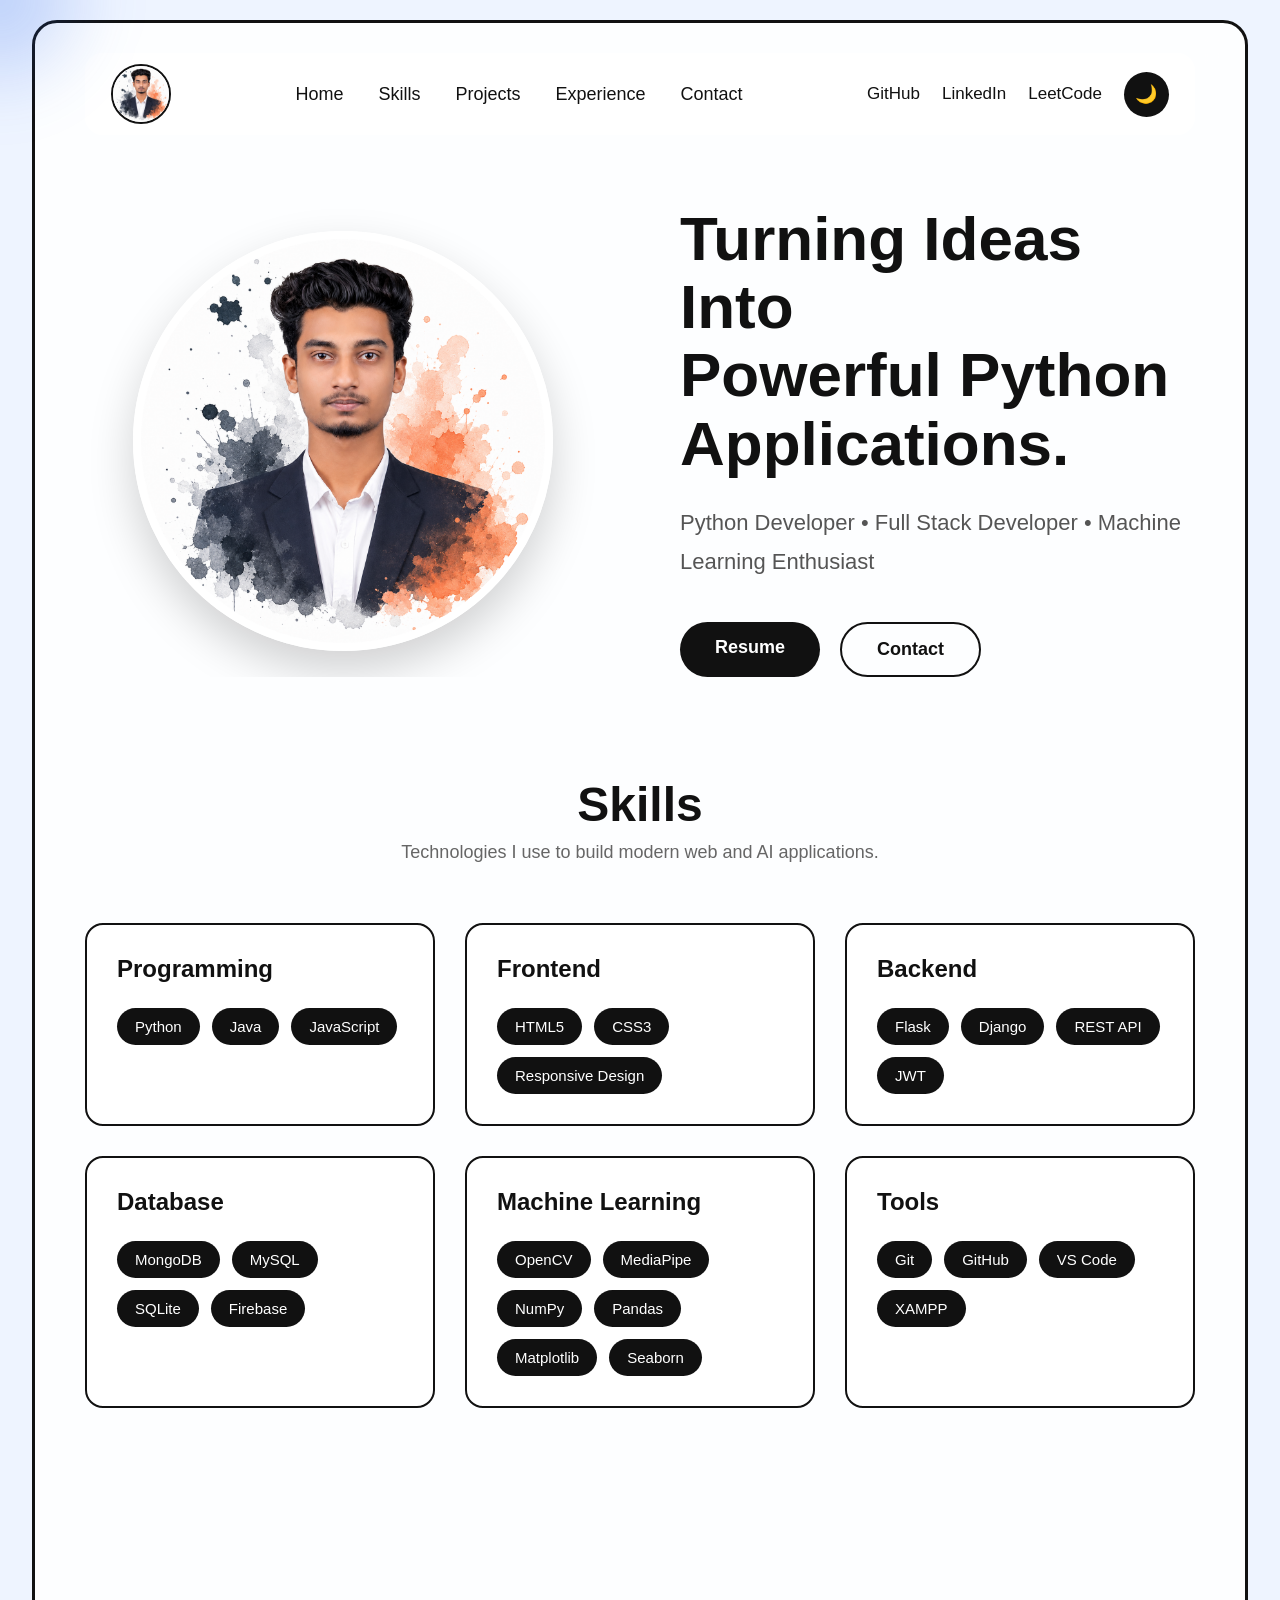
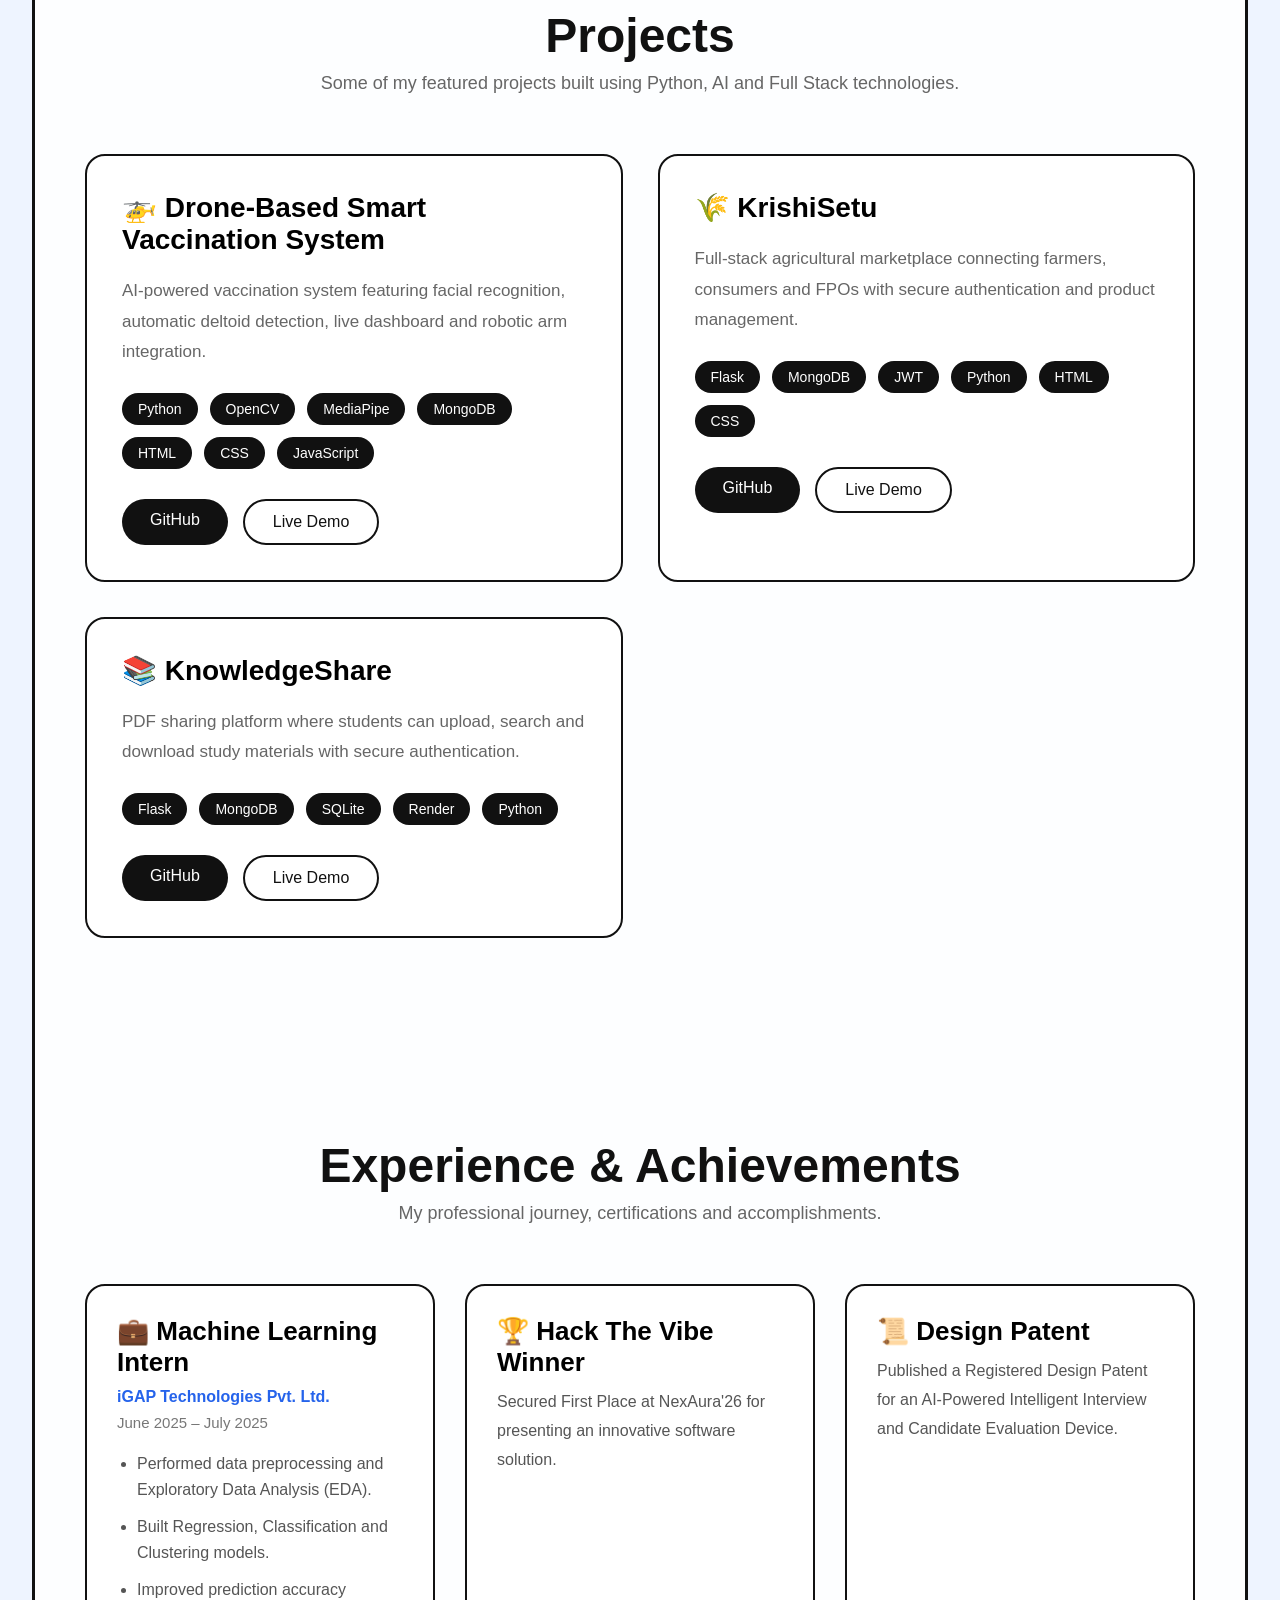
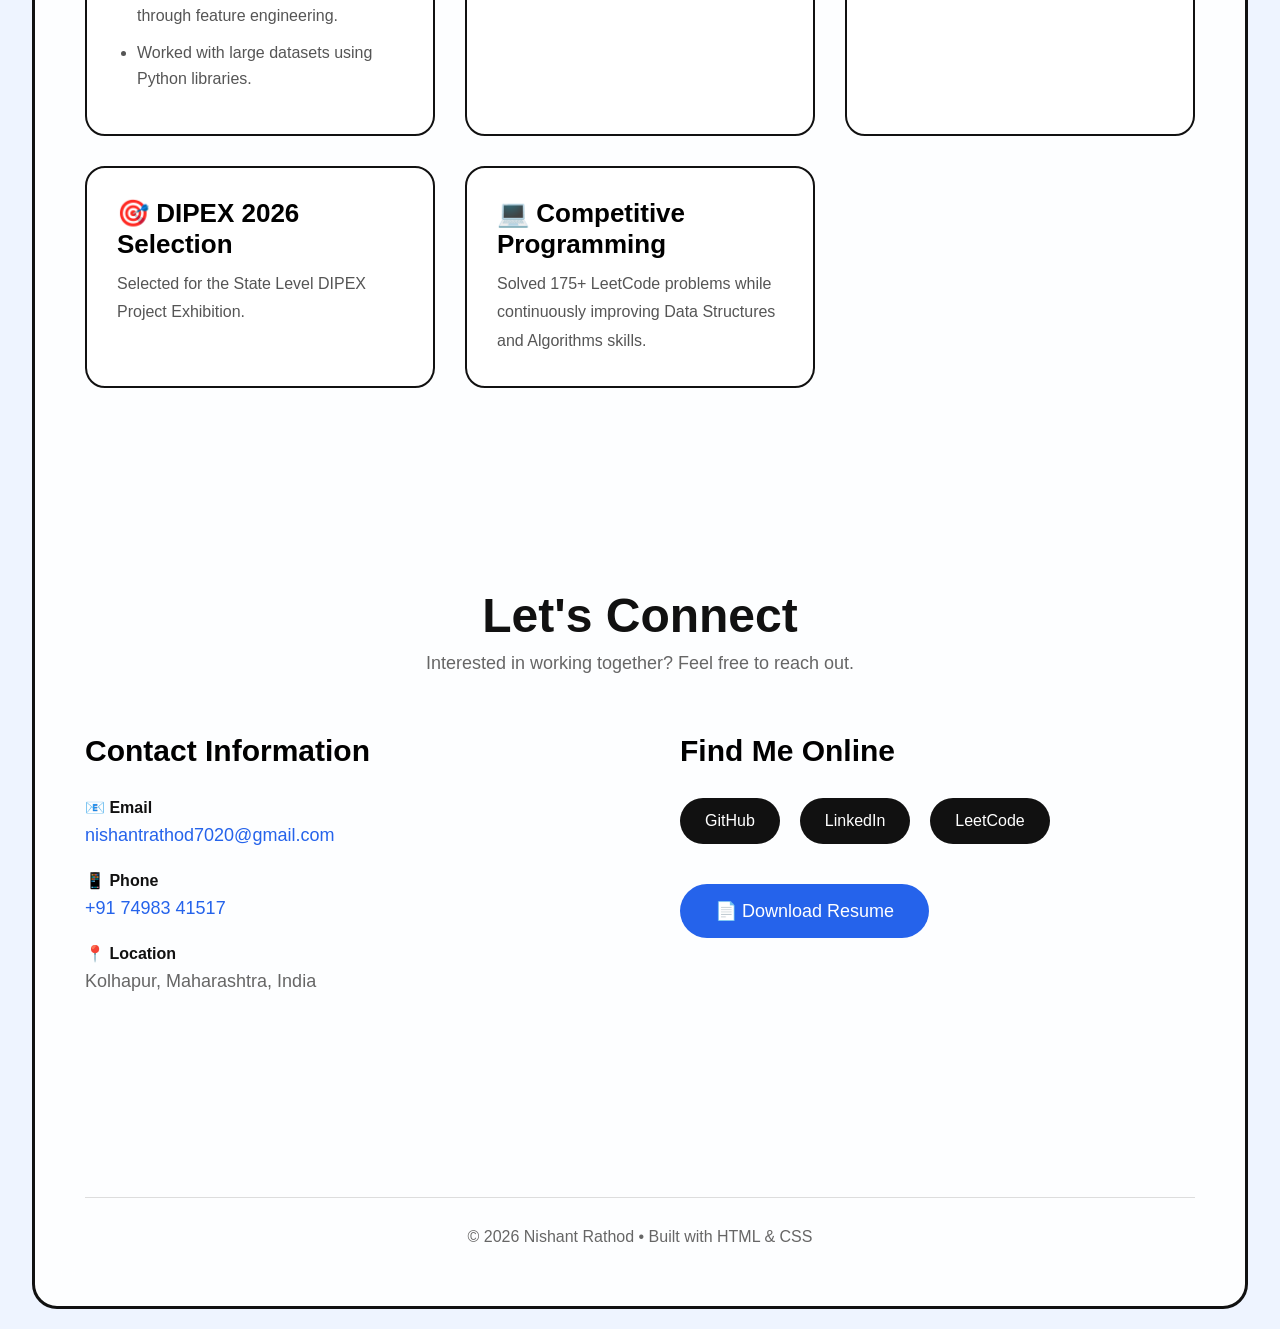
==== index.html @ 831fb2ce "refactor: reorganize project structure" ====
<!DOCTYPE html>
<html lang="en">

<head>
    <meta charset="UTF-8">
    <meta name="viewport" content="width=device-width, initial-scale=1.0">
    <title>Nishant Rathod | Portfolio</title>
    <link rel="stylesheet" href="style.css">
</head>

<body>

    
    <div class="cursor-glow"></div>
    <div class="container">

    <!-- ================= NAVBAR ================= -->

<nav>

    <!-- Logo -->

    <div class="logo">
        <a href="#home">
            <img src="/assets/Nishant Rathod Photo.png" alt="Nishant Rathod">
        </a>
    </div>

    <!-- Navigation Links -->

    <ul class="nav-links">

        <li>
            <a href="#home">Home</a>
        </li>

        <li>
            <a href="#skills">Skills</a>
        </li>

        <li>
            <a href="#projects">Projects</a>
        </li>

        <li>
            <a href="#experience">Experience</a>
        </li>

        <li>
            <a href="#contact">Contact</a>
        </li>

    </ul>

    <!-- Social Links -->

    <div class="social">

        <a href="https://github.com/NishantRathod"
           target="_blank">
            GitHub
        </a>

        <a href="https://www.linkedin.com/in/nishant-rathod-79789328b/"
           target="_blank">
            LinkedIn
        </a>

        <a href="https://leetcode.com/u/Nishantrathod14/"
           target="_blank">
            LeetCode
        </a>

        <button id="theme-toggle">
            🌙
        </button>

    </div>

</nav>

        <!-- ================= HERO SECTION ================= -->

        <section id="home" class="hero">
          
            
            <!-- Left Side -->

            <div class="left">

                <div class="avatar">
                    <!-- Replace with your image -->
                    <img src="/assets/Nishant Rathod Photo.png" alt="Nishant Rathod">
                </div>

            </div>

            <!-- Right Side -->

            <div class="right">

                <h1>
                    Turning Ideas Into
                    <br>
                    Powerful Python Applications.
                </h1>

                <p>
                    Python Developer • Full Stack Developer • Machine Learning Enthusiast
                </p>

                <div class="buttons">

                    <a href="/assets/Nishant_Rathod_CSE_Python_Developer_Resume.pdf"
                        target="_blank"
                        class="btn">

                        Resume

                    </a>

                    <a href="#contact" class="btn outline">

                        Contact

                    </a>

                </div>

            </div>

        </section>

        <!-- ================= SKILLS SECTION ================= -->

<section id="skills">

    <div class="section-title">
        <h2>Skills</h2>
        <p>Technologies I use to build modern web and AI applications.</p>
    </div>

    <div class="skills-container">

        <div class="skill-card">
            <h3>Programming</h3>

            <div class="skill-tags">
                <span>Python</span>
                <span>Java</span>
                <span>JavaScript</span>
            </div>

        </div>

        <div class="skill-card">
            <h3>Frontend</h3>

            <div class="skill-tags">
                <span>HTML5</span>
                <span>CSS3</span>
                <span>Responsive Design</span>
            </div>

        </div>

        <div class="skill-card">
            <h3>Backend</h3>

            <div class="skill-tags">
                <span>Flask</span>
                <span>Django</span>
                <span>REST API</span>
                <span>JWT</span>
            </div>

        </div>

        <div class="skill-card">
            <h3>Database</h3>

            <div class="skill-tags">
                <span>MongoDB</span>
                <span>MySQL</span>
                <span>SQLite</span>
                <span>Firebase</span>
            </div>

        </div>

        <div class="skill-card">
            <h3>Machine Learning</h3>

            <div class="skill-tags">
                <span>OpenCV</span>
                <span>MediaPipe</span>
                <span>NumPy</span>
                <span>Pandas</span>
                <span>Matplotlib</span>
                <span>Seaborn</span>
            </div>

        </div>

        <div class="skill-card">
            <h3>Tools</h3>

            <div class="skill-tags">
                <span>Git</span>
                <span>GitHub</span>
                <span>VS Code</span>
                <span>XAMPP</span>
            </div>

        </div>

    </div>

</section>

<!-- ================= PROJECTS ================= -->

<section id="projects">

    <div class="section-title">
        <h2>Projects</h2>
        <p>Some of my featured projects built using Python, AI and Full Stack technologies.</p>
    </div>

    <div class="projects-container">

        <!-- Project 1 -->

        <div class="project-card">

            <h3>🚁 Drone-Based Smart Vaccination System</h3>

            <p>
                AI-powered vaccination system featuring facial recognition,
                automatic deltoid detection, live dashboard and robotic arm integration.
            </p>

            <div class="project-tech">
                <span>Python</span>
                <span>OpenCV</span>
                <span>MediaPipe</span>
                <span>MongoDB</span>
                <span>HTML</span>
                <span>CSS</span>
                <span>JavaScript</span>
            </div>

            <div class="project-buttons">

                <a href="https://github.com/NishantRathod/Smart-Drone-vaccination-system" class="project-btn">
                    GitHub
                </a>

                <a href="https://nishantrathodcse-smart-drone-vaccination.onrender.com/" class="project-btn outline-btn">
                    Live Demo
                </a>

            </div>

        </div>

        <!-- Project 2 -->

        <div class="project-card">

            <h3>🌾 KrishiSetu</h3>

            <p>
                Full-stack agricultural marketplace connecting farmers,
                consumers and FPOs with secure authentication and product management.
            </p>

            <div class="project-tech">
                <span>Flask</span>
                <span>MongoDB</span>
                <span>JWT</span>
                <span>Python</span>
                <span>HTML</span>
                <span>CSS</span>
            </div>

            <div class="project-buttons">

                <a href="https://github.com/NishantRathod/KrishiSetu" class="project-btn">
                    GitHub
                </a>

                <a href="https://nishantrathod-krishisetu-webapp.netlify.app/" class="project-btn outline-btn">
                    Live Demo
                </a>

            </div>

        </div>

        <!-- Project 3 -->

        <div class="project-card">

            <h3>📚 KnowledgeShare</h3>

            <p>
                PDF sharing platform where students can upload,
                search and download study materials with secure authentication.
            </p>

            <div class="project-tech">
                <span>Flask</span>
                <span>MongoDB</span>
                <span>SQLite</span>
                <span>Render</span>
                <span>Python</span>
            </div>

            <div class="project-buttons">

                <a href="https://github.com/NishantRathod/KnowledgeShare---PDF-Sharing-Platform" class="project-btn">
                    GitHub
                </a>

                <a href="https://nishantrathodcse-knowledgeshare-pdf-sbuh.onrender.com/" class="project-btn outline-btn">
                   Live Demo
                </a>

            </div>

        </div>

    </div>

</section>

<!-- ================= EXPERIENCE & ACHIEVEMENTS ================= -->

<section id="experience">

    <div class="section-title">
        <h2>Experience & Achievements</h2>
        <p>My professional journey, certifications and accomplishments.</p>
    </div>

    <div class="experience-container">

        <!-- Experience -->

        <div class="experience-card">

            <h3>💼 Machine Learning Intern</h3>

            <h4>iGAP Technologies Pvt. Ltd.</h4>

            <span>June 2025 – July 2025</span>

            <ul>

                <li>Performed data preprocessing and Exploratory Data Analysis (EDA).</li>

                <li>Built Regression, Classification and Clustering models.</li>

                <li>Improved prediction accuracy through feature engineering.</li>

                <li>Worked with large datasets using Python libraries.</li>

            </ul>

        </div>

        <!-- Achievement -->

        <div class="experience-card">

            <h3>🏆 Hack The Vibe Winner</h3>

            <p>

                Secured First Place at NexAura'26 for presenting an innovative
                software solution.

            </p>

        </div>

        <!-- Patent -->

        <div class="experience-card">

            <h3>📜 Design Patent</h3>

            <p>

                Published a Registered Design Patent for an
                AI-Powered Intelligent Interview and Candidate Evaluation Device.

            </p>

        </div>

        <!-- Dipex -->

        <div class="experience-card">

            <h3>🎯 DIPEX 2026 Selection</h3>

            <p>

                Selected for the State Level DIPEX Project Exhibition.

            </p>

        </div>

        <!-- Coding -->

        <div class="experience-card">

            <h3>💻 Competitive Programming</h3>

            <p>

                Solved 175+ LeetCode problems while continuously improving
                Data Structures and Algorithms skills.

            </p>

        </div>

    </div>

</section>


<!-- ================= CONTACT ================= -->

<section id="contact">

    <div class="section-title">
        <h2>Let's Connect</h2>
        <p>Interested in working together? Feel free to reach out.</p>
    </div>

    <div class="contact-container">

        <div class="contact-left">

            <h3>Contact Information</h3>

            <div class="contact-item">
                <h4>📧 Email</h4>
                <p>
                    <a href="mailto:nishantrathod7020@gmail.com">
                        nishantrathod7020@gmail.com
                    </a>
                </p>
            </div>

            <div class="contact-item">
                <h4>📱 Phone</h4>
                <p>
                    <a href="tel:+917498341517">
                        +91 74983 41517
                    </a>
                </p>
            </div>

            <div class="contact-item">
                <h4>📍 Location</h4>
                <p>Kolhapur, Maharashtra, India</p>
            </div>

        </div>

        <div class="contact-right">

            <h3>Find Me Online</h3>

            <div class="social-buttons">

                <a href="https://github.com/NishantRathod" target="_blank">
                    GitHub
                </a>

                <a href="YOUR_LINKEDIN_LINK" target="_blank">
                    LinkedIn
                </a>

                <a href="https://leetcode.com/u/Nishantrathod14/" target="_blank">
                    LeetCode
                </a>

            </div>

            <a href="Nishant_Rathod_CSE_Python_Developer_Resume.pdf"
               target="_blank"
               class="download-btn">

                📄 Download Resume

            </a>

        </div>

    </div>

</section>

<!-- ================= FOOTER ================= -->

<footer>

    <p>

        © 2026 Nishant Rathod • Built with HTML & CSS

    </p>

</footer>

    </div>
    <script src="script.js"></script>
</body>

</html>
---- style.css ----
/* ================= GLOBAL ================= */

* {
    margin: 0;
    padding: 0;
    box-sizing: border-box;
}

body{
    background:#eef4ff;
    font-family:Arial, Helvetica, sans-serif;
}

/* ================= CONTAINER ================= */

.container {
    width: 95%;
    max-width: 1500px;
    margin: 20px auto;
    padding: 30px 50px;
    border: 3px solid #111;
    border-radius: 25px;


    background:rgba(255,255,255,.88);

    backdrop-filter:blur(20px);

    -webkit-backdrop-filter:blur(20px);

}


/* ================= NAVBAR ================= */

nav{
    position: sticky;
    top: 15px;

    display: flex;
    justify-content: space-between;
    align-items: center;

    padding:10px 25px;

    margin-bottom: 70px;

    background: rgba(255,255,255,0.55);

    backdrop-filter: blur(15px);
    -webkit-backdrop-filter: blur(15px);

    border: 1px solid rgba(255,255,255,0.35);

    border-radius: 18px;

    transition: all .4s ease;

    z-index: 1000;
}

/* Navbar after scrolling */

nav.scrolled{

    background: rgba(255,255,255,.85);

    box-shadow: 0 10px 30px rgba(0,0,0,.12);
}

/* ================= LOGO ================= */

.logo{

    width:60px;
    height:60px;

    border-radius:50%;
    overflow:hidden;

    border:2px solid #111;

    cursor:pointer;

    transition:.4s ease;
}

.logo img{

    width:100%;
    height:100%;
    object-fit:cover;
}

.logo:hover{

    transform:scale(1.08) rotate(5deg);

    box-shadow:0 8px 20px rgba(0,0,0,.25);
}

/* ================= NAV LINKS ================= */

.nav-links{

    display:flex;
    align-items:center;
    gap:35px;

    list-style:none;
}

.nav-links a{

    position:relative;

    text-decoration:none;

    color:#111;

    font-size:18px;

    font-weight:500;

    transition:.3s ease;
}

.nav-links a:hover{

    color:#2563eb;
}

/* Animated underline */

.nav-links a::after{

    content:"";

    position:absolute;

    left:0;

    bottom:-6px;

    width:0;

    height:2px;

    background:#2563eb;

    transition:.3s ease;
}

.nav-links a:hover::after{

    width:100%;
}

/* ================= SOCIAL ================= */

.social{

    display:flex;
    align-items:center;
    gap:22px;
}

.social a{

    text-decoration:none;

    color:#111;

    font-size:17px;

    transition:.3s ease;
}

.social a:hover{

    color:#2563eb;
}

/* ================= THEME BUTTON ================= */

#theme-toggle{

    width:46px;
    height:46px;

    border:none;

    border-radius:50%;

    background:#111;

    color:white;

    font-size:18px;

    cursor:pointer;

    transition:.4s ease;
}

#theme-toggle:hover{

    transform:rotate(180deg) scale(1.1);
}

/* ================= DARK MODE ================= */

body.dark nav{

    background:rgba(30,41,59,.65);

    border:1px solid rgba(255,255,255,.08);
}

body.dark nav.scrolled{

    background:rgba(30,41,59,.92);

    box-shadow:0 10px 35px rgba(0,0,0,.45);
}

body.dark .nav-links a{

    color:white;
}

body.dark .social a{

    color:white;
}

body.dark .nav-links a:hover,
body.dark .social a:hover{

    color:#60a5fa;
}

body.dark .logo{

    border-color:white;
}

body.dark #theme-toggle{

    background:white;

    color:#111;
}

/* ================= MOBILE ================= */

@media(max-width:900px){

    nav{

        flex-direction:column;

        gap:20px;

        padding:20px;
    }

    .nav-links{

        flex-wrap:wrap;

        justify-content:center;
    }

    .social{

        flex-wrap:wrap;

        justify-content:center;
    }

}

/* ================= HERO ================= */

.hero{

    position:relative;

    display:flex;

    justify-content:space-between;

    align-items:center;

    gap:80px;

    overflow:hidden;

    isolation:isolate;

}



/* ================= LEFT ================= */

.left {
    flex: 1;
    display: flex;
    justify-content: center;
}

/* ================= PROFILE IMAGE ================= */

.avatar{
    width:420px;
    height:420px;

    border-radius:50%;
    overflow:hidden;

    border:8px solid white;

    box-shadow:0 20px 45px rgba(0,0,0,.18);

    animation:float 4s ease-in-out infinite;

    transition:transform .4s ease,
               box-shadow .4s ease;
}

.avatar img{
    width:100%;
    height:100%;
    object-fit:cover;
}

.avatar:hover{

    transform:scale(1.05) rotate(2deg);

    box-shadow:0 30px 60px rgba(37,99,235,.35);

}

/* ================= FLOAT ANIMATION ================= */

@keyframes float{

    0%{

        transform:translateY(0px);

    }

    50%{

        transform:translateY(-18px);

    }

    100%{

        transform:translateY(0px);

    }

}

/* ================= RIGHT ================= */

.right {
    flex: 1;
}

.right h1 {
    font-size: 62px;
    line-height: 1.1;
    color: #111;
    margin-bottom: 25px;
}

.right p {
    font-size: 22px;
    line-height: 1.8;
    color: #555;
    margin-bottom: 40px;
}

/* ================= BUTTONS ================= */

.buttons {
    display: flex;
    gap: 20px;
}

.btn {
    display: inline-block;
    padding: 15px 35px;
    border-radius: 50px;
    background: #111;
    color: white;
    text-decoration: none;
    font-size: 18px;
    font-weight: 600;
    transition: 0.3s;
}

.btn:hover {
    transform: translateY(-4px);
    background: #333;
}

.outline {
    background: transparent;
    color: #111;
    border: 2px solid #111;
}

.outline:hover {
    background: #111;
    color: white;
}

/* ================= RESPONSIVE ================= */

@media (max-width: 992px) {

    .container {
        padding: 25px;
    }

    nav {
        flex-direction: column;
        gap: 25px;
    }

    .hero {
        flex-direction: column;
        text-align: center;
        gap: 50px;
    }

    .avatar {
        width: 300px;
        height: 300px;
    }

    .right h1 {
        font-size: 42px;
    }

    .right p {
        font-size: 18px;
    }

    .buttons {
        justify-content: center;
    }
}

.logo{
    width:60px;
    height:60px;
    border-radius:50%;
    overflow:hidden;
    border:2px solid #111;
    cursor:pointer;
    transition:0.3s;
}

.logo img{
    width:100%;
    height:100%;
    object-fit:cover;
}

.logo:hover{
    transform:scale(1.08);
    box-shadow:0 5px 15px rgba(0,0,0,0.2);
}

/* ================= SKILLS ================= */

#skills{
    padding:100px 0;
}

.section-title{
    text-align:center;
    margin-bottom:60px;
}

.section-title h2{
    font-size:48px;
    color:#111;
    margin-bottom:10px;
}

.section-title p{
    font-size:18px;
    color:#666;
}

.skills-container{
    display:grid;
    grid-template-columns:repeat(auto-fit,minmax(320px,1fr));
    gap:30px;
}

.skill-card{
    background:#fff;
    border:2px solid #111;
    border-radius:18px;
    padding:30px;
    transition:.3s;
}

.skill-card:hover{
    transform:translateY(-8px);
    box-shadow:0 15px 30px rgba(0,0,0,.12);
}

.skill-card h3{
    margin-bottom:25px;
    font-size:24px;
    color:#111;
}

.skill-tags{
    display:flex;
    flex-wrap:wrap;
    gap:12px;
}

.skill-tags span{
    padding:10px 18px;
    background:#111;
    color:#fff;
    border-radius:50px;
    font-size:15px;
    transition:.3s;
}

.skill-tags span:hover{
    background:#2563eb;
    cursor:pointer;
}


/* ================= PROJECTS ================= */

#projects{
    padding:100px 0;
}

.projects-container{
    display:grid;
    grid-template-columns:repeat(auto-fit,minmax(350px,1fr));
    gap:35px;
}

.project-card{

    border:2px solid #111;
    border-radius:20px;
    padding:35px;
    background:#fff;

    transition:.3s;
}

.project-card:hover{

    transform:translateY(-10px);
    box-shadow:0 20px 40px rgba(0,0,0,.15);

}

.project-card h3{

    font-size:28px;
    margin-bottom:20px;
}

.project-card p{

    font-size:17px;
    line-height:1.8;
    color:#666;
    margin-bottom:25px;
}

.project-tech{

    display:flex;
    flex-wrap:wrap;
    gap:12px;
    margin-bottom:30px;
}

.project-tech span{

    background:#111;
    color:white;
    padding:8px 16px;
    border-radius:30px;
    font-size:14px;
}

.project-buttons{

    display:flex;
    gap:15px;
}

.project-btn{

    text-decoration:none;
    background:#111;
    color:white;

    padding:12px 28px;
    border-radius:50px;

    transition:.3s;
}

.project-btn:hover{

    background:#2563eb;
}

.outline-btn{

    background:white;
    color:#111;
    border:2px solid #111;
}

.outline-btn:hover{

    background:#111;
    color:white;
}


/* ================= EXPERIENCE ================= */

#experience{

    padding:100px 0;
}

.experience-container{

    display:grid;
    grid-template-columns:repeat(auto-fit,minmax(320px,1fr));
    gap:30px;
}

.experience-card{

    border:2px solid #111;
    border-radius:20px;

    padding:30px;

    background:white;

    transition:.3s;
}

.experience-card:hover{

    transform:translateY(-8px);

    box-shadow:0 15px 30px rgba(0,0,0,.15);
}

.experience-card h3{

    font-size:26px;

    margin-bottom:10px;
}

.experience-card h4{

    color:#2563eb;

    margin-bottom:8px;
}

.experience-card span{

    display:block;

    color:#777;

    margin-bottom:20px;

    font-size:15px;
}

.experience-card ul{

    padding-left:20px;
}

.experience-card li{

    margin-bottom:12px;

    line-height:1.6;

    color:#555;
}

.experience-card p{

    color:#555;

    line-height:1.8;
}



/* ================= CONTACT ================= */

#contact{

    padding:100px 0;
}

.contact-container{

    display:flex;
    justify-content:space-between;
    gap:80px;
    margin-top:50px;
}

.contact-left,
.contact-right{

    flex:1;
}

.contact-left h3,
.contact-right h3{

    font-size:30px;
    margin-bottom:30px;
}

.contact-item{

    margin-bottom:25px;
}

.contact-item h4{

    margin-bottom:8px;
    color:#111;
}

.contact-item p{

    color:#666;
    font-size:18px;
}

.contact-item a{

    text-decoration:none;
    color:#2563eb;
}

.social-buttons{

    display:flex;
    flex-wrap:wrap;
    gap:20px;

    margin-bottom:40px;
}

.social-buttons a{

    text-decoration:none;

    background:#111;

    color:white;

    padding:14px 25px;

    border-radius:50px;

    transition:.3s;
}

.social-buttons a:hover{

    background:#2563eb;
}

.download-btn{

    display:inline-block;

    text-decoration:none;

    background:#2563eb;

    color:white;

    padding:16px 35px;

    border-radius:50px;

    font-size:18px;

    transition:.3s;
}

.download-btn:hover{

    transform:translateY(-5px);

    background:#1746b2;
}

/* ================= FOOTER ================= */

footer{

    margin-top:80px;

    border-top:1px solid #ddd;

    padding:30px 0;

    text-align:center;

    color:#666;

    font-size:16px;
}

/* ================= RESPONSIVE ================= */

@media(max-width:900px){

.contact-container{

    flex-direction:column;

    gap:50px;

}

.social-buttons{

    justify-content:center;
}

}

/* ================= THEME TOGGLE ================= */

#theme-toggle{
    width:45px;
    height:45px;

    border:none;
    border-radius:50%;

    background:#111;
    color:white;

    font-size:18px;
    cursor:pointer;

    transition:.3s;
}

#theme-toggle:hover{
    transform:rotate(180deg);
}

/* ================= DARK MODE ================= */

body.dark{
    background:#111827;
    color:white;
}

body.dark .container{
    background:#1f2937;
    border-color:#fff;
}

body.dark h1,
body.dark h2,
body.dark h3,
body.dark h4{
    color:white;
}

body.dark p{
    color:#d1d5db;
}

body.dark .nav-links a,
body.dark .social a{
    color:white;
}

body.dark .skill-card,
body.dark .project-card,
body.dark .experience-card{

    background:#374151;
    border-color:#555;
}

body.dark .btn{

    background:white;
    color:#111;
}

body.dark .outline{

    background:transparent;
    color:white;
    border-color:white;
}

body.dark .project-tech span,
body.dark .skill-tags span{

    background:#2563eb;
}

body.dark footer{

    color:#ddd;
    border-color:#555;
}

body.dark .avatar{

    box-shadow:0 20px 50px rgba(96,165,250,.25);

}


/* ================= CURSOR GLOW ================= */

.cursor-glow{

    position:fixed;

    width:220px;
    height:220px;

    border-radius:50%;

    background:radial-gradient(circle,
                rgba(37,99,235,.28) 0%,
                rgba(37,99,235,.12) 40%,
                transparent 75%);

    filter:blur(25px);

    pointer-events:none;

    left:0;
    top:0;

    transform:translate(-50%,-50%);

    z-index:9999;

    transition:
        width .3s ease,
        height .3s ease,
        background .3s ease;
}

/* Dark Mode */

body.dark .cursor-glow{

    background:radial-gradient(circle,
                rgba(96,165,250,.35) 0%,
                rgba(96,165,250,.15) 40%,
                transparent 75%);
}
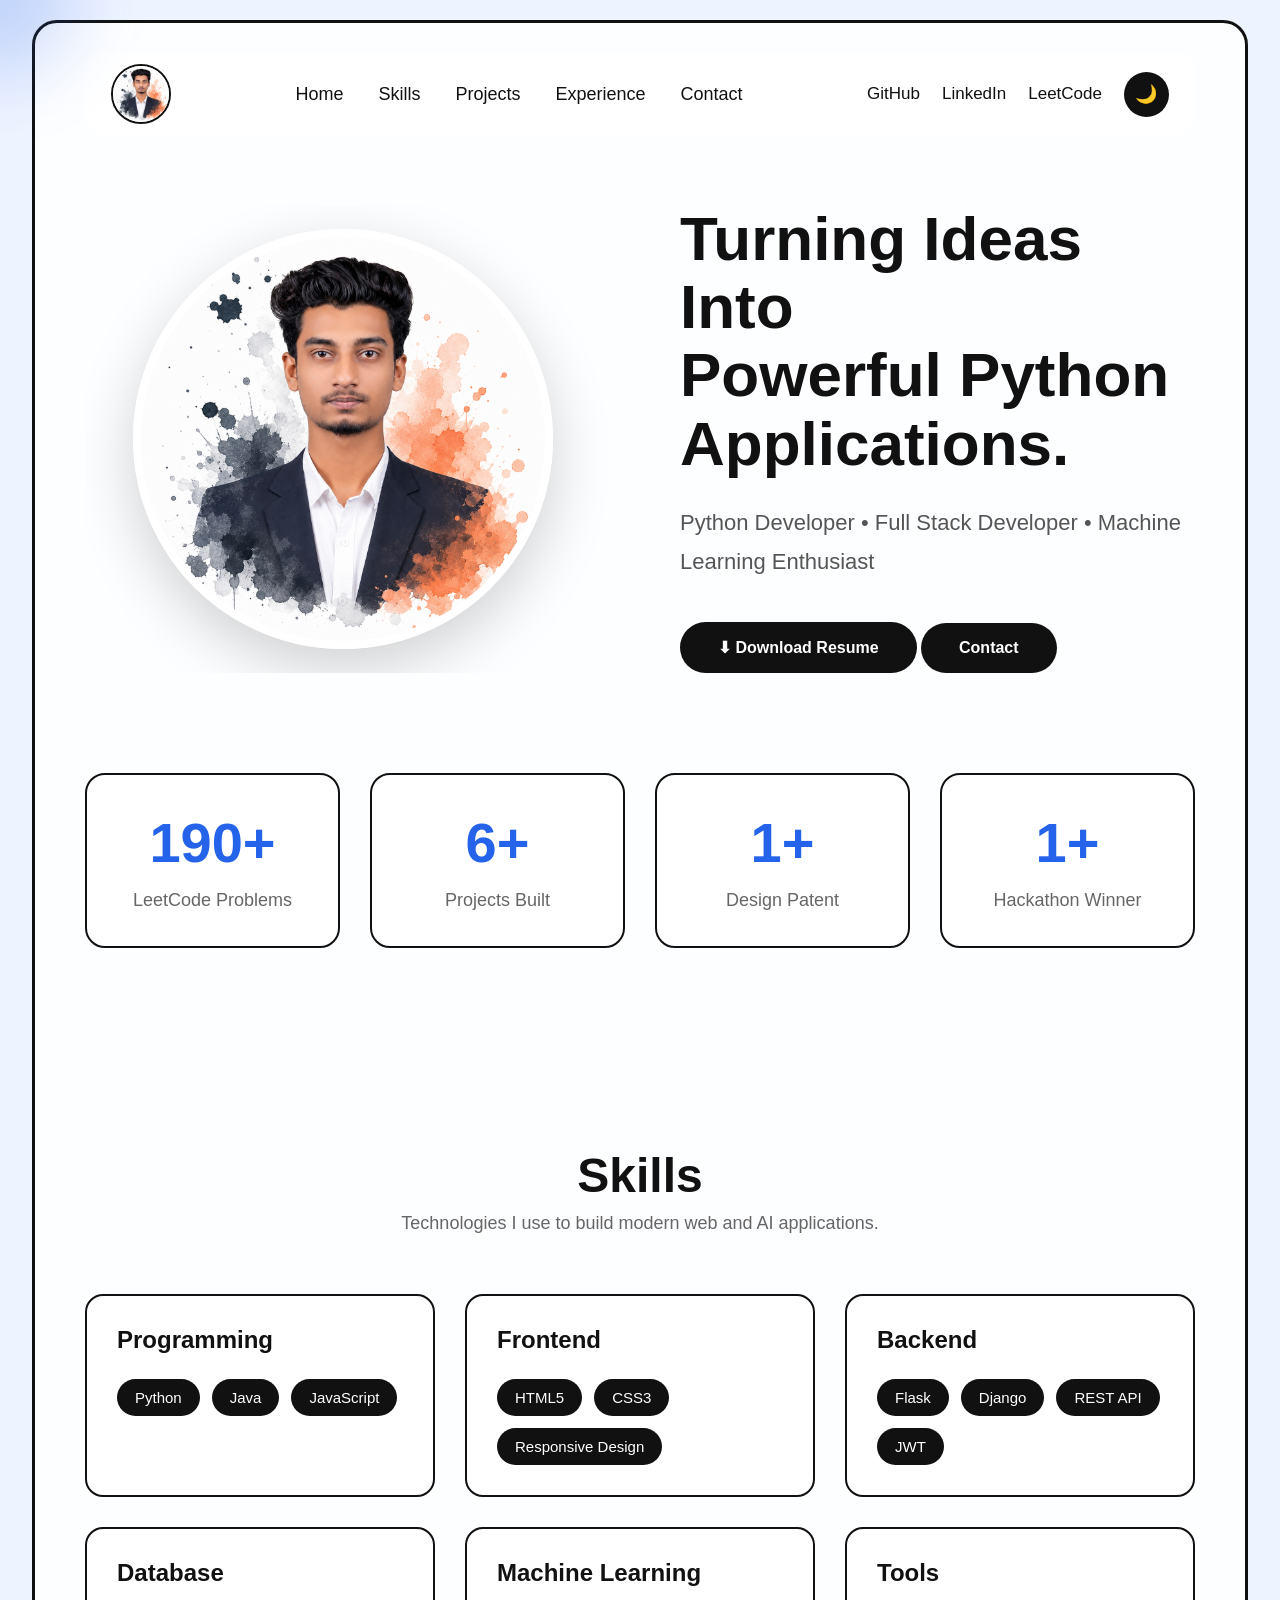
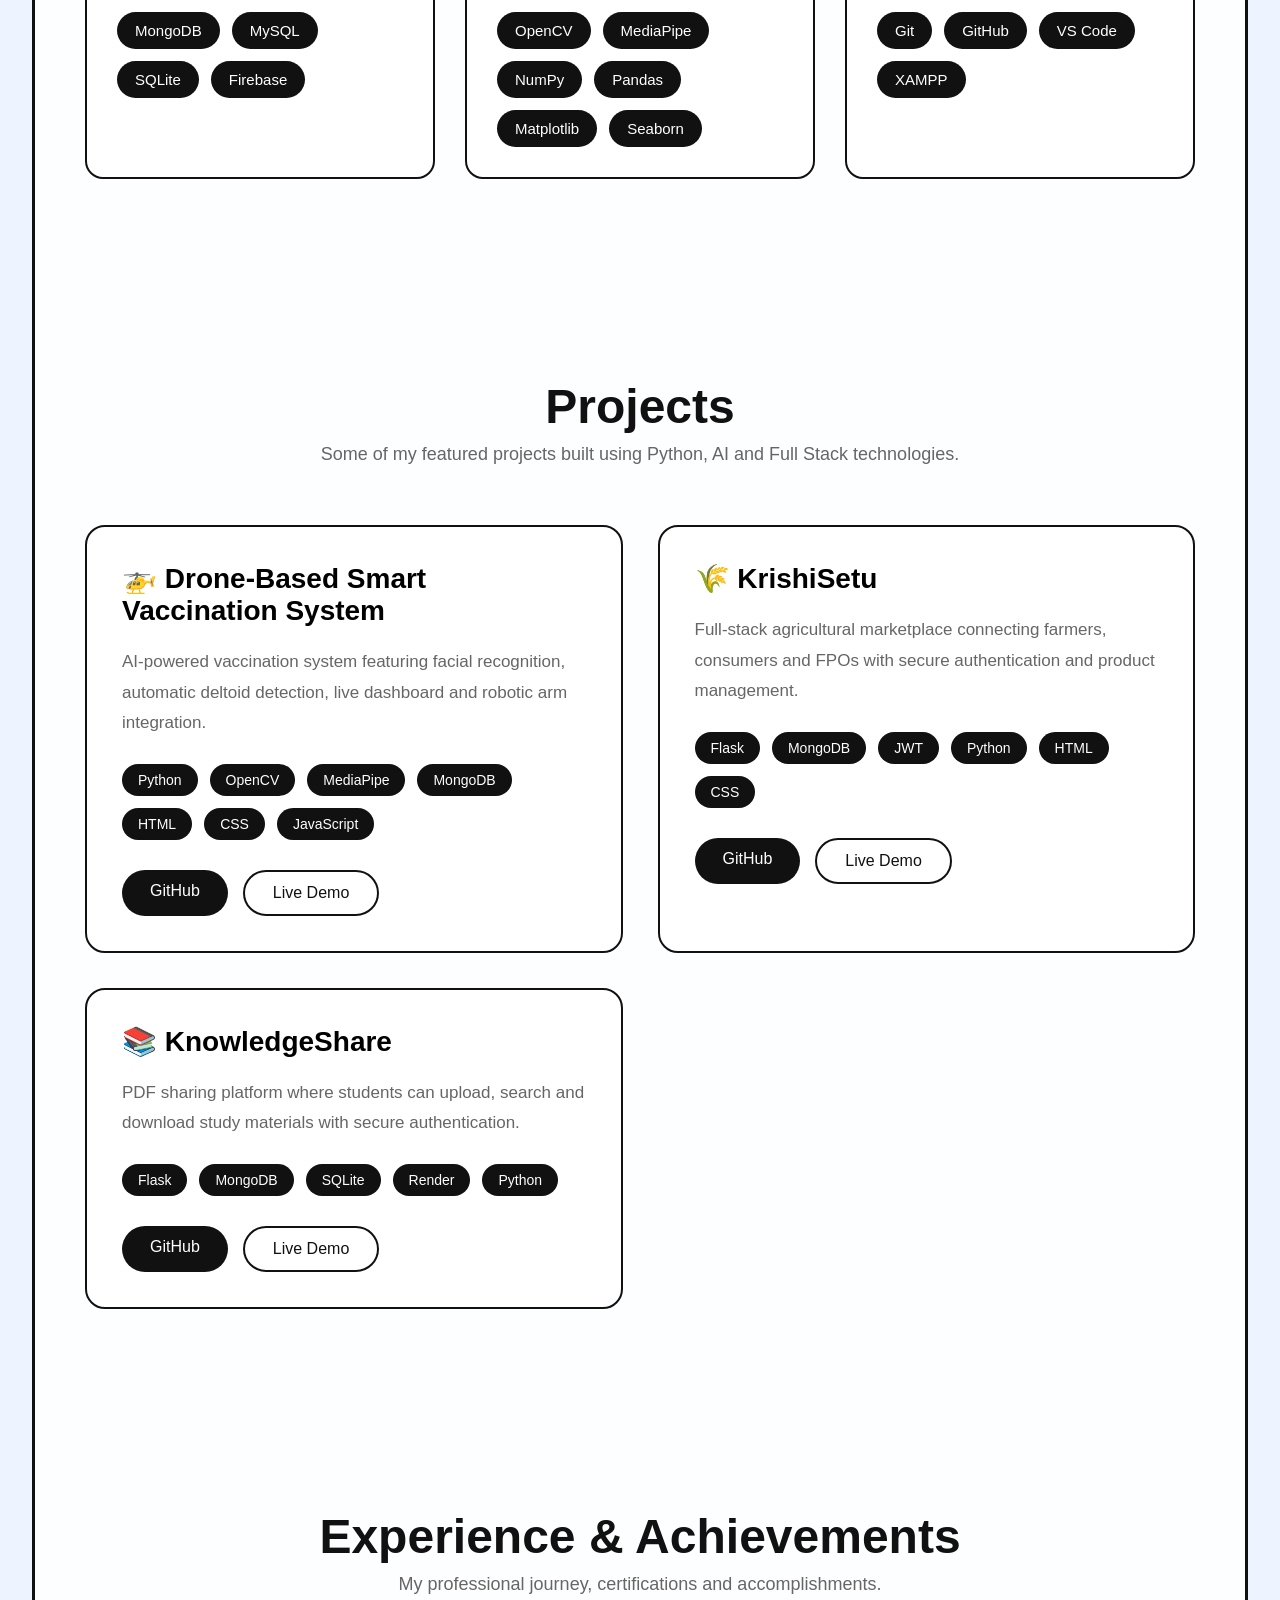
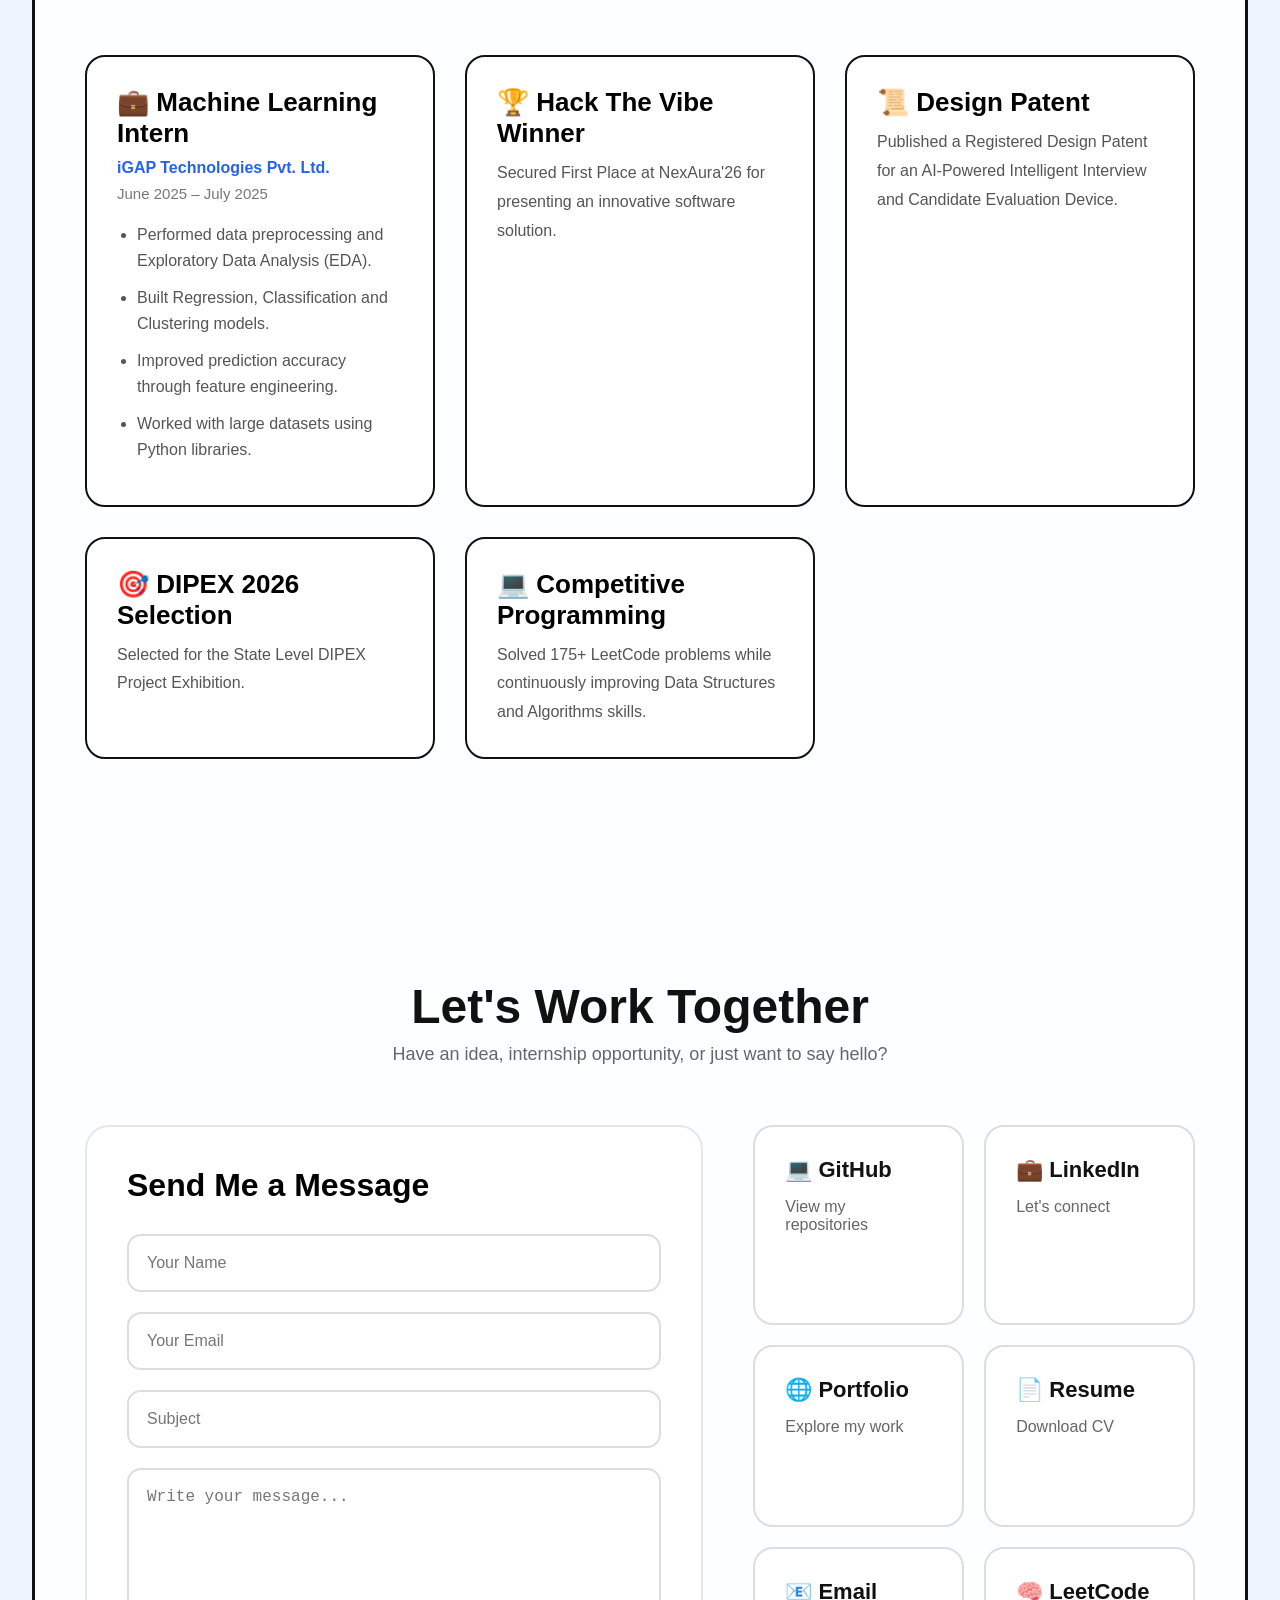
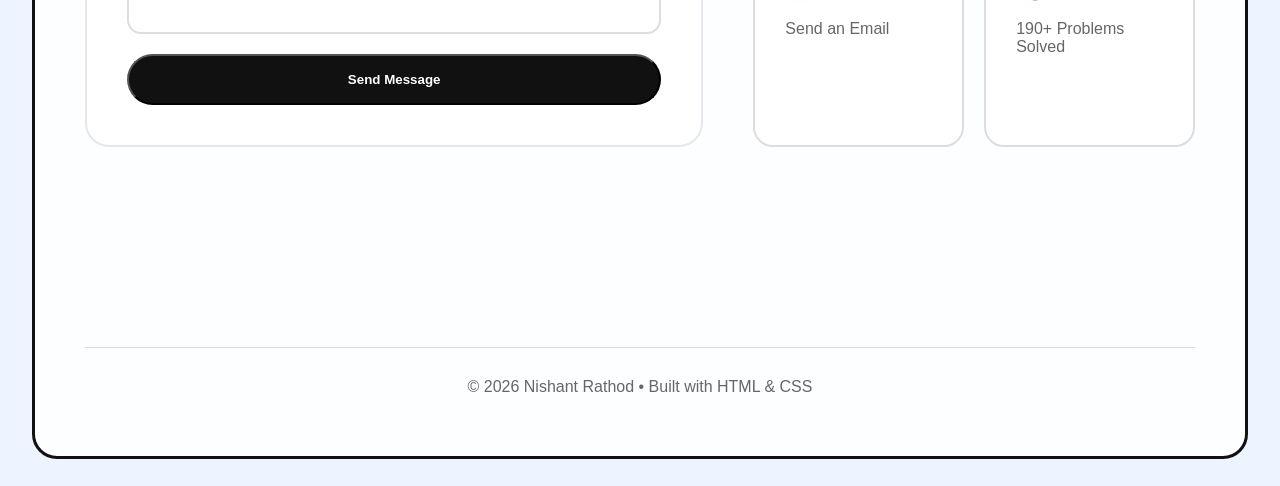
==== commit 8b41a124: "Enhance portfolio with interactive contact section" ====
--- a/index.html
+++ b/index.html
@@ -5,12 +5,16 @@
     <meta charset="UTF-8">
     <meta name="viewport" content="width=device-width, initial-scale=1.0">
     <title>Nishant Rathod | Portfolio</title>
+    <link rel="stylesheet" href="https://cdnjs.cloudflare.com/ajax/libs/font-awesome/6.7.2/css/all.min.css">
     <link rel="stylesheet" href="style.css">
+    <link rel="stylesheet" href="https://unpkg.com/aos@2.3.4/dist/aos.css"
+    
+/>
 </head>
 
 <body>
 
-    
+    <div id="progress-bar"></div>
     <div class="cursor-glow"></div>
     <div class="container">
 
@@ -111,11 +115,13 @@
 
                 <div class="buttons">
 
-                    <a href="/assets/Nishant_Rathod_CSE_Python_Developer_Resume.pdf"
-                        target="_blank"
-                        class="btn">
-
-                        Resume
+                    <a href="assets/Nishant_Rathod_CSE_Python_Developer_Resume.pdf"
+
+                    class="btn"
+
+                    target="_blank">
+
+                    ⬇ Download Resume
 
                     </a>
 
@@ -130,6 +136,48 @@
             </div>
 
         </section>
+
+<!-- ================= STATISTICS ================= -->
+
+<section id="stats">
+
+    <div class="stats-container">
+
+        <div class="stat-card">
+
+            <h2 class="counter" data-target="190">0</h2>
+
+            <p>LeetCode Problems</p>
+
+        </div>
+
+        <div class="stat-card">
+
+            <h2 class="counter" data-target="6">0</h2>
+
+            <p>Projects Built</p>
+
+        </div>
+
+        <div class="stat-card">
+
+            <h2 class="counter" data-target="1">0</h2>
+
+            <p>Design Patent</p>
+
+        </div>
+
+        <div class="stat-card">
+
+            <h2 class="counter" data-target="1">0</h2>
+
+            <p>Hackathon Winner</p>
+
+        </div>
+
+    </div>
+
+</section>
 
         <!-- ================= SKILLS SECTION ================= -->
 
@@ -439,66 +487,147 @@
 <section id="contact">
 
     <div class="section-title">
-        <h2>Let's Connect</h2>
-        <p>Interested in working together? Feel free to reach out.</p>
-    </div>
-
-    <div class="contact-container">
-
-        <div class="contact-left">
-
-            <h3>Contact Information</h3>
-
-            <div class="contact-item">
-                <h4>📧 Email</h4>
-                <p>
-                    <a href="mailto:nishantrathod7020@gmail.com">
-                        nishantrathod7020@gmail.com
-                    </a>
+
+        <h2>Let's Work Together</h2>
+
+        <p>
+            Have an idea, internship opportunity, or just want to say hello?
+        </p>
+
+    </div>
+
+    <div class="contact-wrapper">
+
+        <!-- Left Side -->
+
+        <div class="contact-form">
+
+            <h3>Send Me a Message</h3>
+
+            <form
+                name="contact"
+                method="POST"
+                data-netlify="true"
+                netlify-honeypot="bot-field">
+
+                <input
+                    type="hidden"
+                    name="form-name"
+                    value="contact">
+
+                <p hidden>
+
+                    <label>
+
+                        Don't fill this out:
+
+                        <input name="bot-field">
+
+                    </label>
+
                 </p>
-            </div>
-
-            <div class="contact-item">
-                <h4>📱 Phone</h4>
-                <p>
-                    <a href="tel:+917498341517">
-                        +91 74983 41517
-                    </a>
-                </p>
-            </div>
-
-            <div class="contact-item">
-                <h4>📍 Location</h4>
-                <p>Kolhapur, Maharashtra, India</p>
-            </div>
-
-        </div>
-
-        <div class="contact-right">
-
-            <h3>Find Me Online</h3>
-
-            <div class="social-buttons">
-
-                <a href="https://github.com/NishantRathod" target="_blank">
-                    GitHub
-                </a>
-
-                <a href="YOUR_LINKEDIN_LINK" target="_blank">
-                    LinkedIn
-                </a>
-
-                <a href="https://leetcode.com/u/Nishantrathod14/" target="_blank">
-                    LeetCode
-                </a>
-
-            </div>
-
-            <a href="Nishant_Rathod_CSE_Python_Developer_Resume.pdf"
-               target="_blank"
-               class="download-btn">
-
-                📄 Download Resume
+
+                <input
+                    type="text"
+                    name="name"
+                    placeholder="Your Name"
+                    required>
+
+                <input
+                    type="email"
+                    name="email"
+                    placeholder="Your Email"
+                    required>
+
+                <input
+                    type="text"
+                    name="subject"
+                    placeholder="Subject">
+
+                <textarea
+                    name="message"
+                    rows="7"
+                    placeholder="Write your message..."
+                    required></textarea>
+
+                <button
+                    type="submit"
+                    class="btn">
+
+                    Send Message
+
+                </button>
+
+            </form>
+
+        </div>
+
+        <!-- Right Side -->
+
+        <div class="contact-grid">
+
+            <a
+                href="https://github.com/NishantRathod"
+                target="_blank"
+                class="contact-card">
+
+                <h3>💻 GitHub</h3>
+
+                <p>View my repositories</p>
+
+            </a>
+
+            <a
+                href="https://www.linkedin.com/in/nishant-rathod-79789328b/"
+                target="_blank"
+                class="contact-card">
+
+                <h3>💼 LinkedIn</h3>
+
+                <p>Let's connect</p>
+
+            </a>
+
+            <a
+                href="https://nishant-rathod-cse-portfolio.netlify.app/"
+                target="_blank"
+                class="contact-card">
+
+                <h3>🌐 Portfolio</h3>
+
+                <p>Explore my work</p>
+
+            </a>
+
+            <a
+                href="assets/Nishant_Rathod_CSE_Python_Developer_Resume.pdf"
+                target="_blank"
+                class="contact-card">
+
+                <h3>📄 Resume</h3>
+
+                <p>Download CV</p>
+
+            </a>
+
+            <a
+                href="mailto:nishantrathod7020@gmail.com"
+                class="contact-card">
+
+                <h3>📧 Email</h3>
+
+                <p>Send an Email</p>
+
+            </a>
+
+            <a
+                href="https://leetcode.com/u/Nishantrathod14/"
+                target="_blank"
+                class="contact-card">
+
+                <h3>🧠 LeetCode</h3>
+
+                <p>190+ Problems Solved</p>
 
             </a>
 
--- a/style.css
+++ b/style.css
@@ -313,35 +313,48 @@
 
 /* ================= PROFILE IMAGE ================= */
 
+/* ================= FLOATING PROFILE ================= */
+
 .avatar{
     width:420px;
     height:420px;
-
     border-radius:50%;
     overflow:hidden;
-
-    border:8px solid white;
-
-    box-shadow:0 20px 45px rgba(0,0,0,.18);
-
-    animation:float 4s ease-in-out infinite;
-
-    transition:transform .4s ease,
-               box-shadow .4s ease;
+    position:relative;
+
+    border:8px solid rgba(255,255,255,.9);
+
+    box-shadow:
+        0 20px 60px rgba(0,0,0,.18);
+
+    animation:float 6s ease-in-out infinite;
+
+    transition:
+        transform .4s ease,
+        box-shadow .4s ease;
 }
 
 .avatar img{
+
     width:100%;
     height:100%;
+
     object-fit:cover;
+
+    transition:transform .5s ease;
 }
 
 .avatar:hover{
 
-    transform:scale(1.05) rotate(2deg);
-
-    box-shadow:0 30px 60px rgba(37,99,235,.35);
-
+    transform:scale(1.04);
+
+    box-shadow:
+        0 30px 80px rgba(37,99,235,.30);
+}
+
+.avatar:hover img{
+
+    transform:scale(1.08);
 }
 
 /* ================= FLOAT ANIMATION ================= */
@@ -351,21 +364,39 @@
     0%{
 
         transform:translateY(0px);
-
     }
 
     50%{
 
         transform:translateY(-18px);
-
     }
 
     100%{
 
         transform:translateY(0px);
-
     }
 
+}
+
+.avatar::before{
+
+    content:"";
+
+    position:absolute;
+
+    inset:-25px;
+
+    border-radius:50%;
+
+    background:
+        radial-gradient(
+            rgba(37,99,235,.18),
+            transparent 70%
+        );
+
+    z-index:-1;
+
+    filter:blur(30px);
 }
 
 /* ================= RIGHT ================= */
@@ -388,39 +419,89 @@
     margin-bottom: 40px;
 }
 
-/* ================= BUTTONS ================= */
-
-.buttons {
-    display: flex;
-    gap: 20px;
-}
-
-.btn {
-    display: inline-block;
-    padding: 15px 35px;
-    border-radius: 50px;
-    background: #111;
-    color: white;
-    text-decoration: none;
-    font-size: 18px;
-    font-weight: 600;
-    transition: 0.3s;
-}
-
-.btn:hover {
-    transform: translateY(-4px);
-    background: #333;
-}
-
-.outline {
-    background: transparent;
-    color: #111;
-    border: 2px solid #111;
-}
-
-.outline:hover {
-    background: #111;
-    color: white;
+/* ================= PREMIUM BUTTON ================= */
+
+.btn{
+
+    position:relative;
+
+    overflow:hidden;
+
+    display:inline-flex;
+
+    justify-content:center;
+
+    align-items:center;
+
+    gap:10px;
+
+    padding:16px 38px;
+
+    border-radius:50px;
+
+    background:#111;
+
+    color:white;
+
+    text-decoration:none;
+
+    font-weight:600;
+
+    transition:
+
+        transform .3s,
+
+        box-shadow .3s,
+
+        background .3s;
+}
+
+.btn:hover{
+
+    transform:translateY(-6px);
+
+    box-shadow:0 20px 35px rgba(37,99,235,.25);
+
+    background:#2563eb;
+}
+
+
+.btn::before{
+
+    content:"";
+
+    position:absolute;
+
+    left:-120%;
+
+    top:0;
+
+    width:60%;
+
+    height:100%;
+
+    background:
+
+        linear-gradient(
+
+            120deg,
+
+            transparent,
+
+            rgba(255,255,255,.45),
+
+            transparent
+
+        );
+
+    transform:skewX(-25deg);
+
+    transition:.8s;
+}
+
+.btn:hover::before{
+
+    left:150%;
 }
 
 /* ================= RESPONSIVE ================= */
@@ -481,6 +562,82 @@
     box-shadow:0 5px 15px rgba(0,0,0,0.2);
 }
 
+
+/* ================= STATS ================= */
+
+#stats{
+
+    padding:100px 0;
+}
+
+.stats-container{
+
+    display:grid;
+
+    grid-template-columns:repeat(auto-fit,minmax(220px,1fr));
+
+    gap:30px;
+}
+
+.stat-card{
+
+    background:white;
+
+    border:2px solid #111;
+
+    border-radius:20px;
+
+    padding:35px;
+
+    text-align:center;
+
+    transition:.35s;
+}
+
+.stat-card:hover{
+
+    transform:translateY(-10px);
+
+    box-shadow:0 20px 40px rgba(0,0,0,.12);
+
+    border-color:#2563eb;
+}
+
+.stat-card h2{
+
+    font-size:56px;
+
+    color:#2563eb;
+
+    margin-bottom:15px;
+}
+
+.stat-card p{
+
+    font-size:18px;
+
+    color:#666;
+
+    margin:0;
+}
+
+body.dark .stat-card{
+
+    background:#374151;
+
+    border-color:#555;
+}
+
+body.dark .stat-card p{
+
+    color:#ddd;
+}
+
+body.dark .stat-card h2{
+
+    color:#60a5fa;
+}
+
 /* ================= SKILLS ================= */
 
 #skills{
@@ -731,106 +888,198 @@
 
 #contact{
 
-    padding:100px 0;
-}
-
-.contact-container{
+    padding:120px 0;
+
+}
+
+.contact-wrapper{
+
+    display:grid;
+
+    grid-template-columns:1.4fr 1fr;
+
+    gap:50px;
+
+    margin-top:60px;
+
+}
+
+.contact-form{
+
+    background:#fff;
+
+    border:2px solid #e5e7eb;
+
+    border-radius:24px;
+
+    padding:40px;
+
+    transition:.3s;
+
+}
+
+.contact-form:hover{
+
+    box-shadow:0 20px 50px rgba(0,0,0,.08);
+
+}
+
+.contact-form h3{
+
+    font-size:32px;
+
+    margin-bottom:30px;
+
+}
+
+.contact-form form{
 
     display:flex;
-    justify-content:space-between;
-    gap:80px;
-    margin-top:50px;
-}
-
-.contact-left,
-.contact-right{
-
-    flex:1;
-}
-
-.contact-left h3,
-.contact-right h3{
-
-    font-size:30px;
-    margin-bottom:30px;
-}
-
-.contact-item{
-
-    margin-bottom:25px;
-}
-
-.contact-item h4{
-
-    margin-bottom:8px;
+
+    flex-direction:column;
+
+    gap:20px;
+
+}
+
+.contact-form input,
+
+.contact-form textarea{
+
+    padding:18px;
+
+    border:2px solid #ddd;
+
+    border-radius:14px;
+
+    font-size:16px;
+
+    outline:none;
+
+    transition:.3s;
+
+}
+
+.contact-form input:focus,
+
+.contact-form textarea:focus{
+
+    border-color:#2563eb;
+
+    box-shadow:0 0 0 5px rgba(37,99,235,.15);
+
+}
+
+.contact-form textarea{
+
+    resize:none;
+
+}
+
+.contact-grid{
+
+    display:grid;
+
+    grid-template-columns:repeat(2,1fr);
+
+    gap:20px;
+
+}
+
+.contact-card{
+
+    background:#fff;
+
+    border:2px solid #ddd;
+
+    border-radius:20px;
+
+    padding:30px;
+
+    text-decoration:none;
+
     color:#111;
-}
-
-.contact-item p{
+
+    transition:.35s;
+
+}
+
+.contact-card:hover{
+
+    transform:translateY(-8px);
+
+    border-color:#2563eb;
+
+    box-shadow:0 15px 35px rgba(37,99,235,.15);
+
+}
+
+.contact-card h3{
+
+    margin-bottom:15px;
+
+    font-size:22px;
+
+}
+
+.contact-card p{
 
     color:#666;
-    font-size:18px;
-}
-
-.contact-item a{
-
-    text-decoration:none;
-    color:#2563eb;
-}
-
-.social-buttons{
-
-    display:flex;
-    flex-wrap:wrap;
-    gap:20px;
-
-    margin-bottom:40px;
-}
-
-.social-buttons a{
-
-    text-decoration:none;
-
-    background:#111;
+
+}
+
+body.dark .contact-form,
+
+body.dark .contact-card{
+
+    background:#374151;
+
+    border-color:#555;
+
+}
+
+body.dark .contact-form input,
+
+body.dark .contact-form textarea{
+
+    background:#1f2937;
 
     color:white;
 
-    padding:14px 25px;
-
-    border-radius:50px;
-
-    transition:.3s;
-}
-
-.social-buttons a:hover{
-
-    background:#2563eb;
-}
-
-.download-btn{
-
-    display:inline-block;
-
-    text-decoration:none;
-
-    background:#2563eb;
-
-    color:white;
-
-    padding:16px 35px;
-
-    border-radius:50px;
-
-    font-size:18px;
-
-    transition:.3s;
-}
-
-.download-btn:hover{
-
-    transform:translateY(-5px);
-
-    background:#1746b2;
+    border-color:#555;
+
+}
+
+body.dark .contact-card p{
+
+    color:#ddd;
+
+}
+
+@media(max-width:1000px){
+
+.contact-wrapper{
+
+    grid-template-columns:1fr;
+
+}
+
+.contact-grid{
+
+    grid-template-columns:1fr 1fr;
+
+}
+
+}
+
+@media(max-width:650px){
+
+.contact-grid{
+
+    grid-template-columns:1fr;
+
+}
+
 }
 
 /* ================= FOOTER ================= */
@@ -1000,4 +1249,5 @@
                 rgba(96,165,250,.35) 0%,
                 rgba(96,165,250,.15) 40%,
                 transparent 75%);
-}+}
+
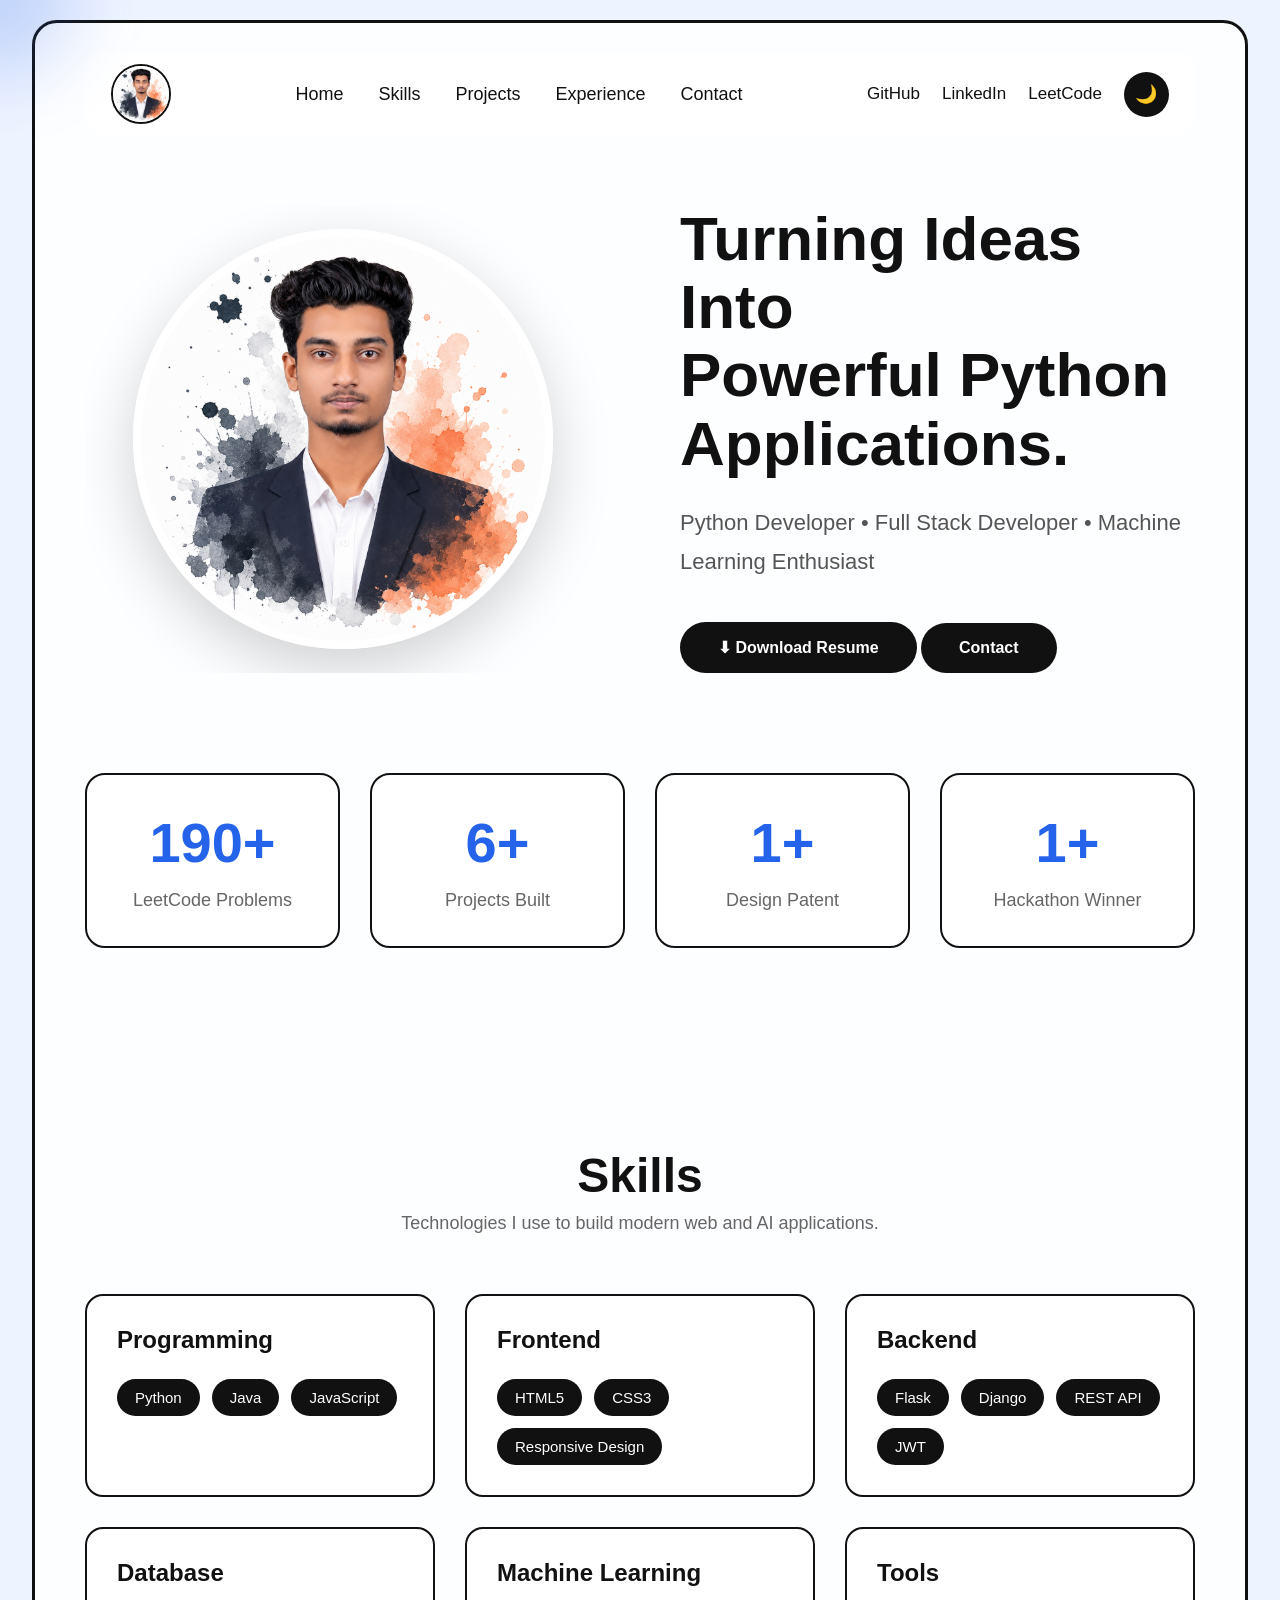
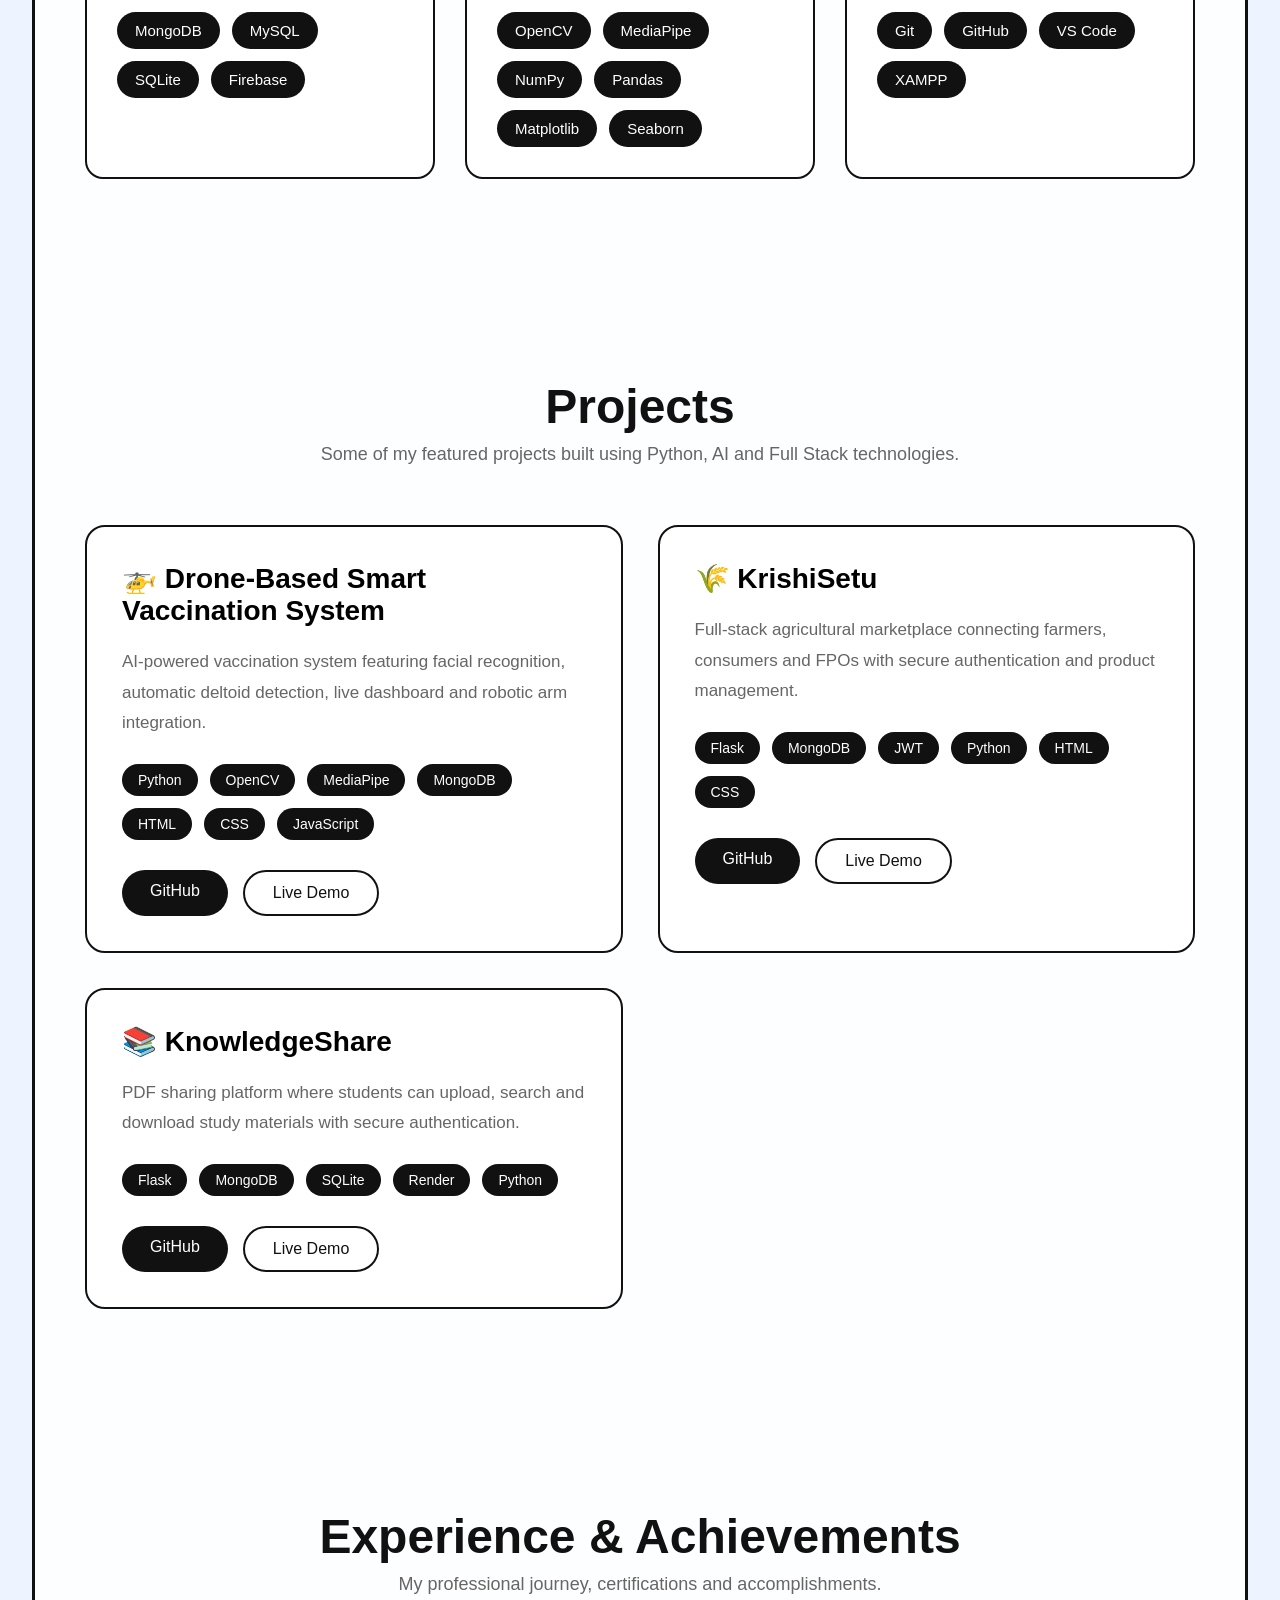
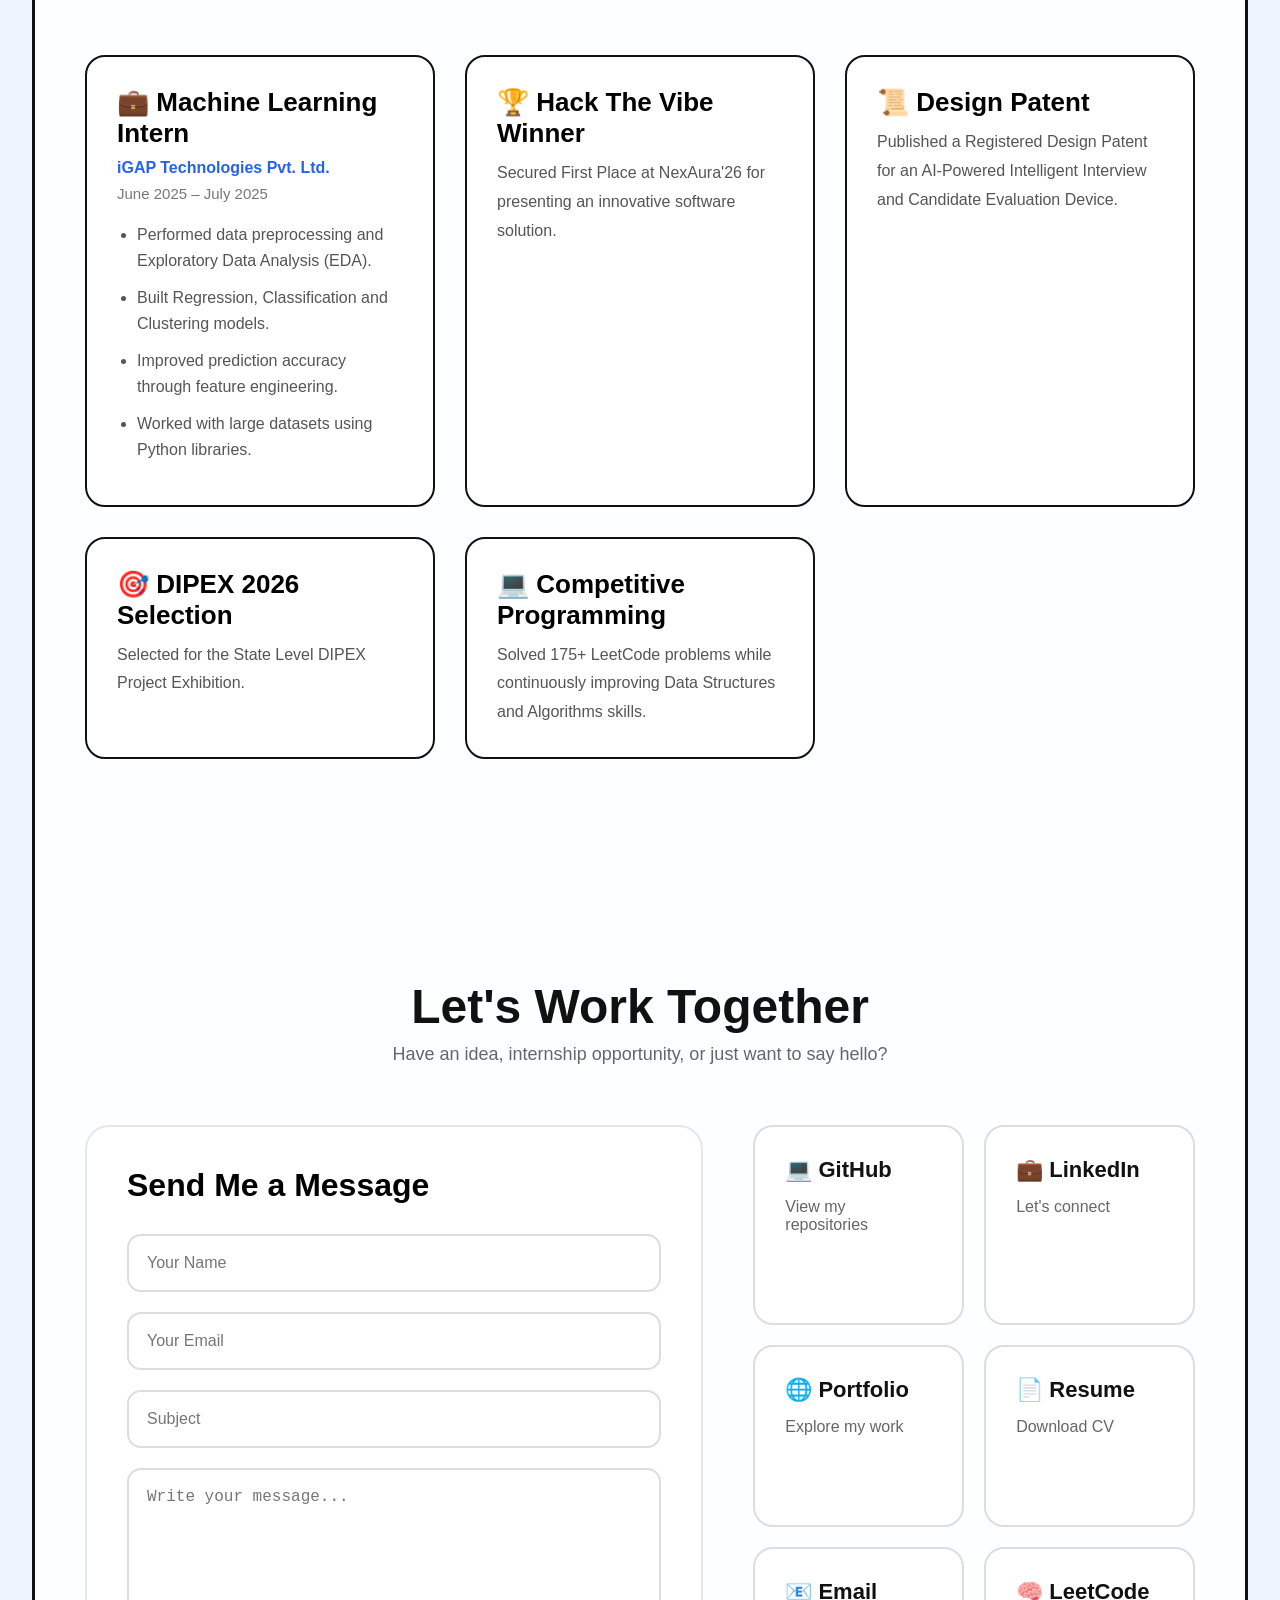
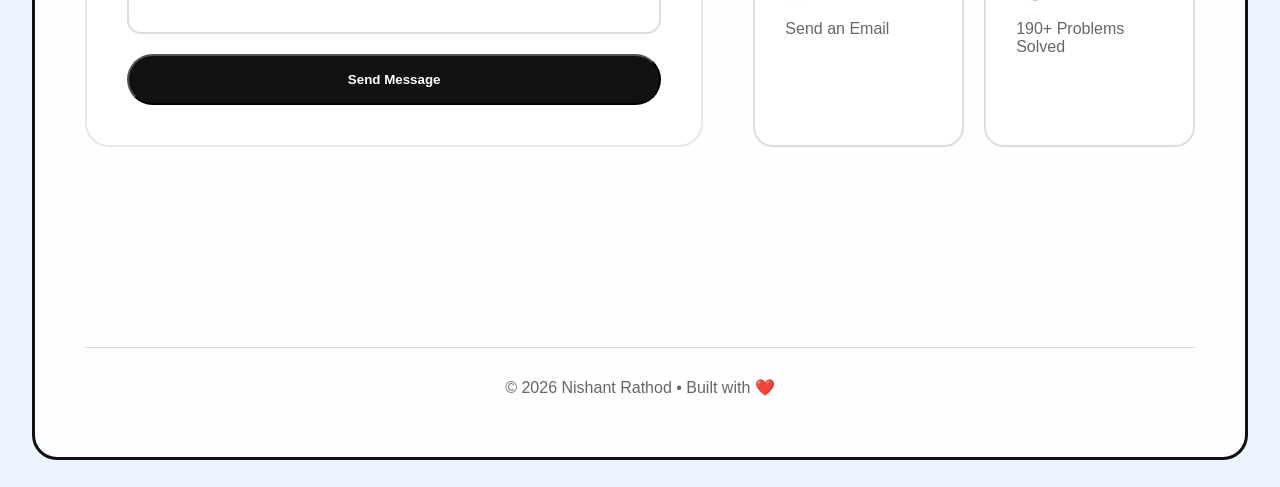
==== commit 31202884: "Modified footer section" ====
--- a/index.html
+++ b/index.html
@@ -507,7 +507,9 @@
             <form
                 name="contact"
                 method="POST"
+                action="/"
                 data-netlify="true"
+                netlify
                 netlify-honeypot="bot-field">
 
                 <input
@@ -643,7 +645,7 @@
 
     <p>
 
-        © 2026 Nishant Rathod • Built with HTML & CSS
+        © 2026 Nishant Rathod • Built with ❤️
 
     </p>
 
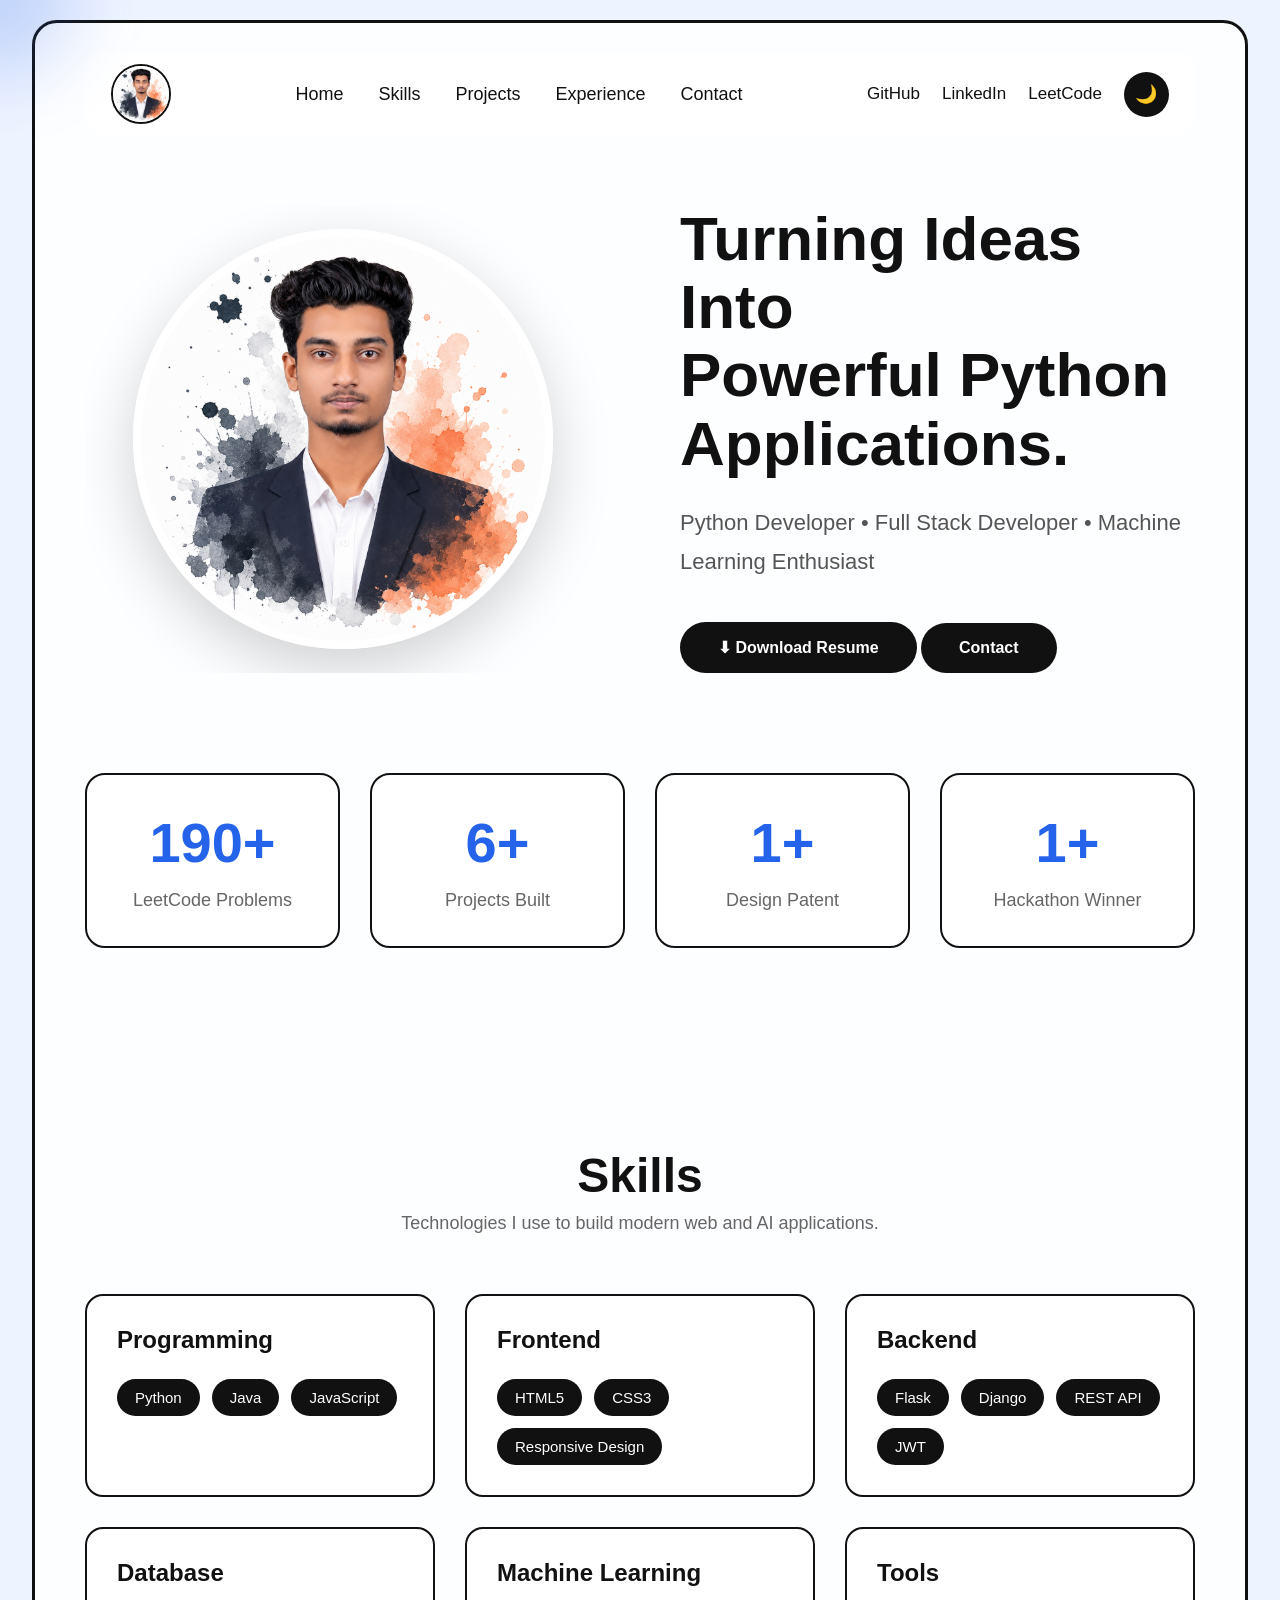
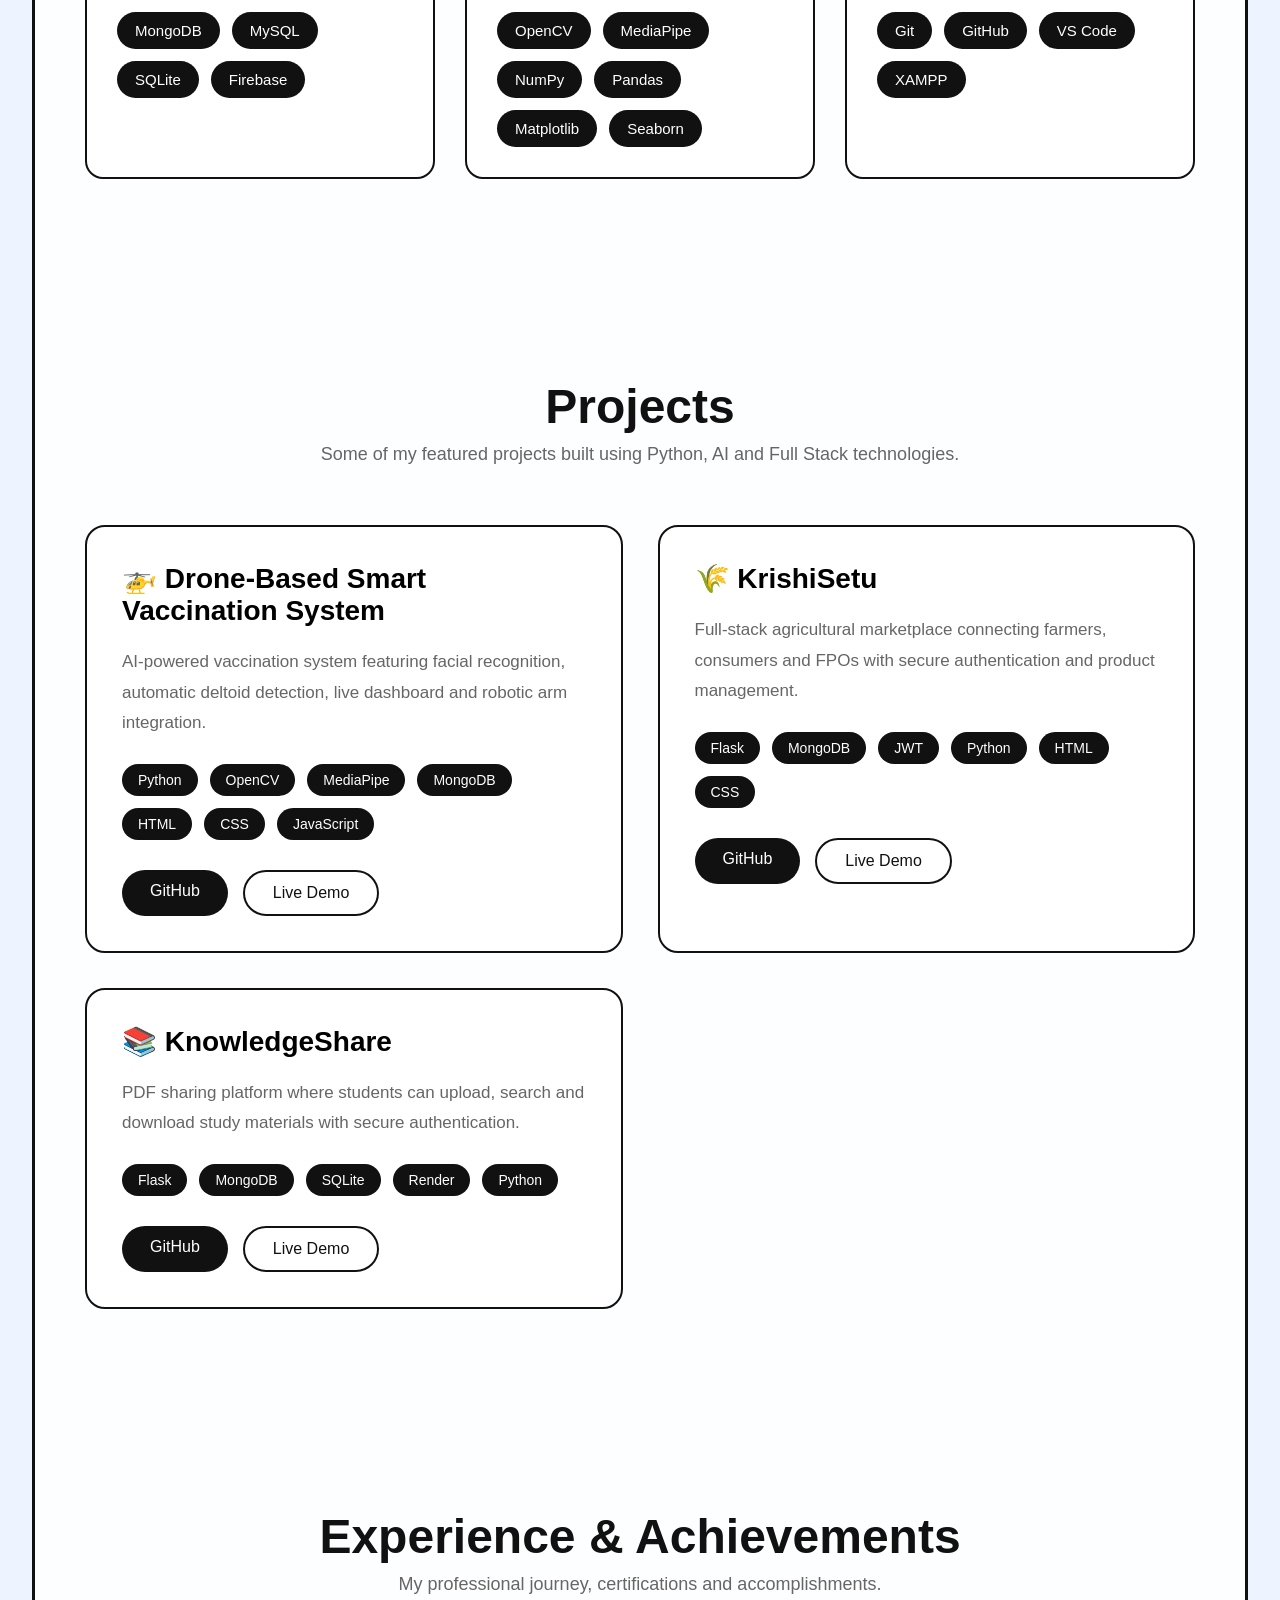
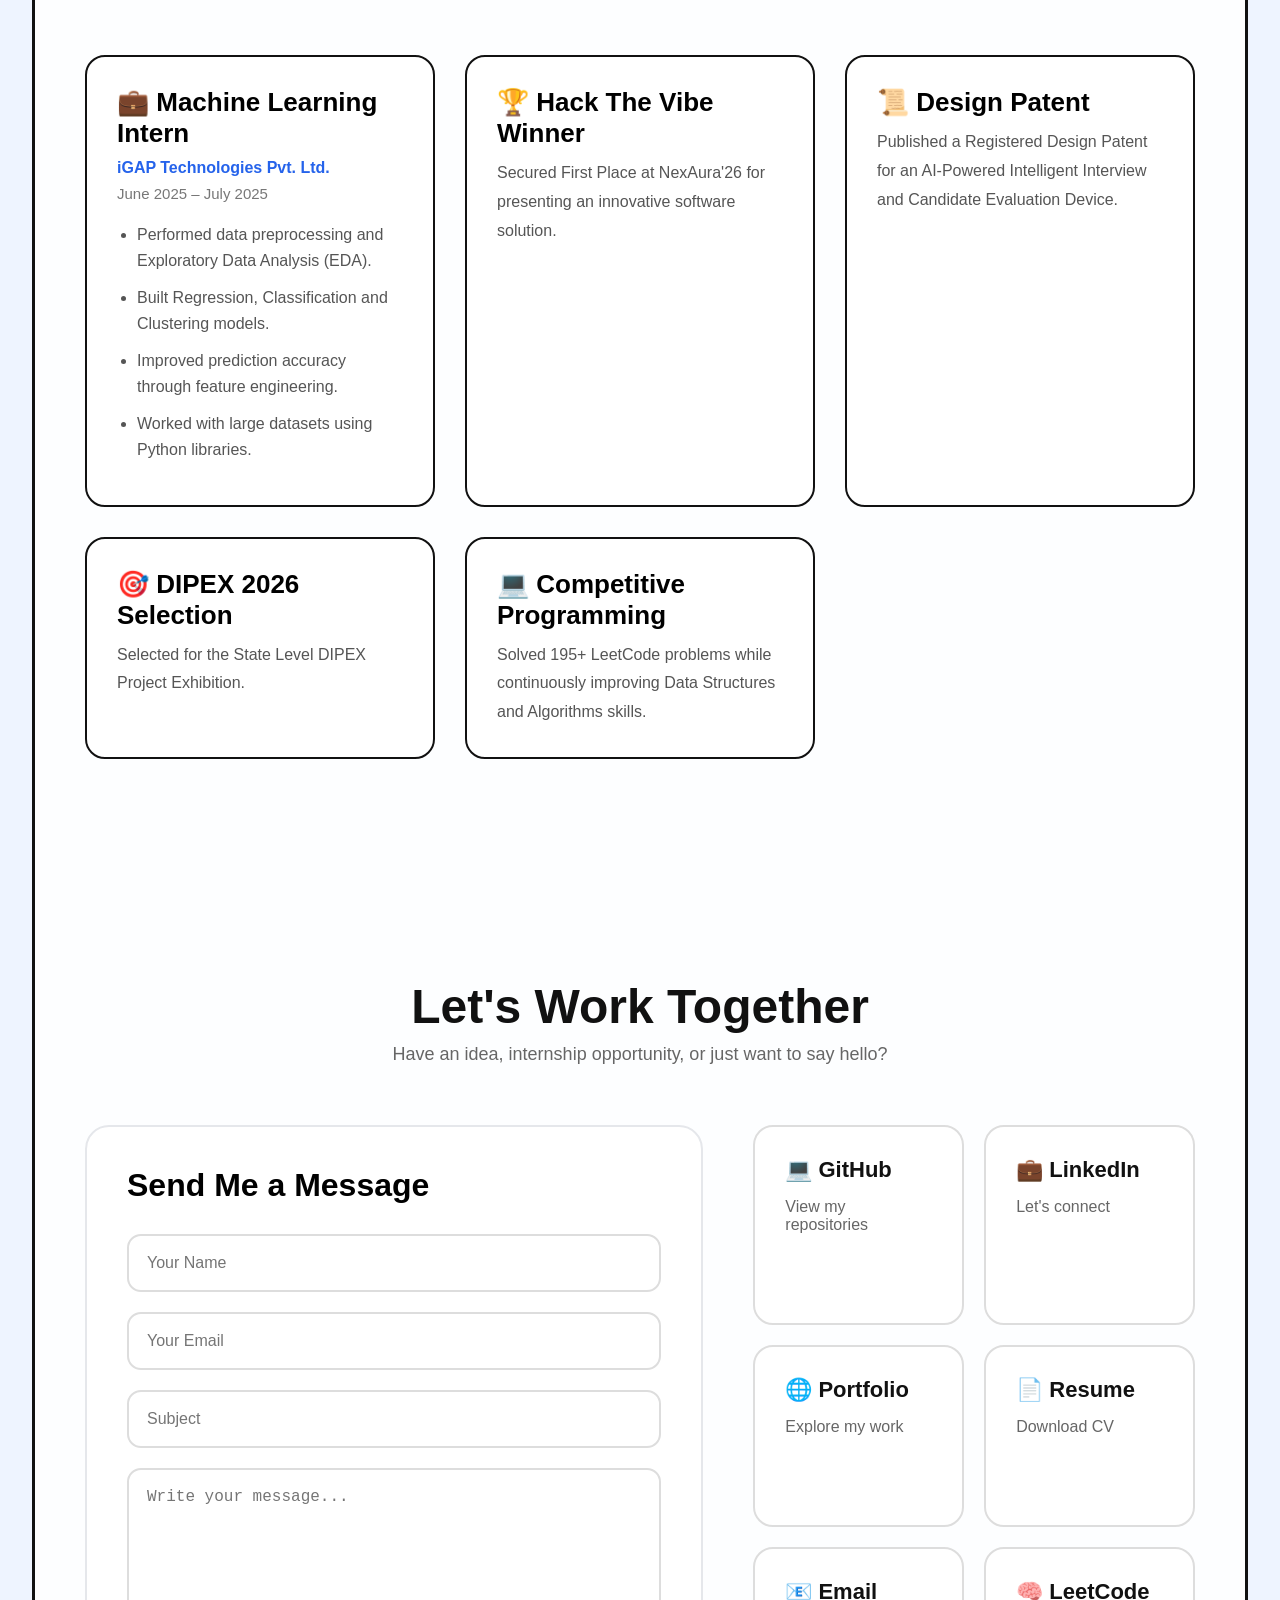
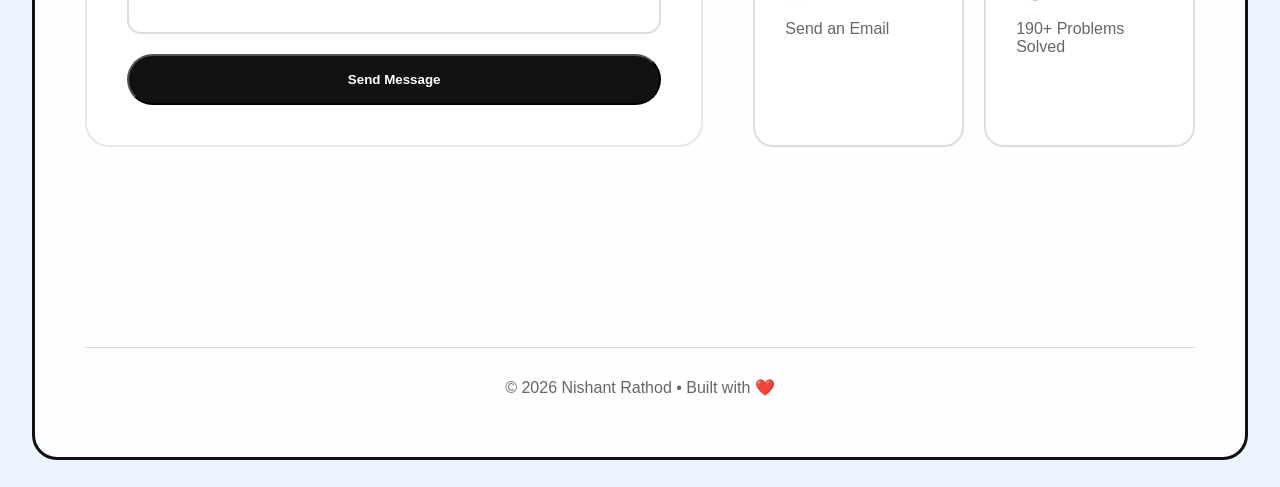
==== commit a8ac26a3: "195+ Leetcode problem solved" ====
--- a/index.html
+++ b/index.html
@@ -470,7 +470,7 @@
 
             <p>
 
-                Solved 175+ LeetCode problems while continuously improving
+                Solved 195+ LeetCode problems while continuously improving
                 Data Structures and Algorithms skills.
 
             </p>
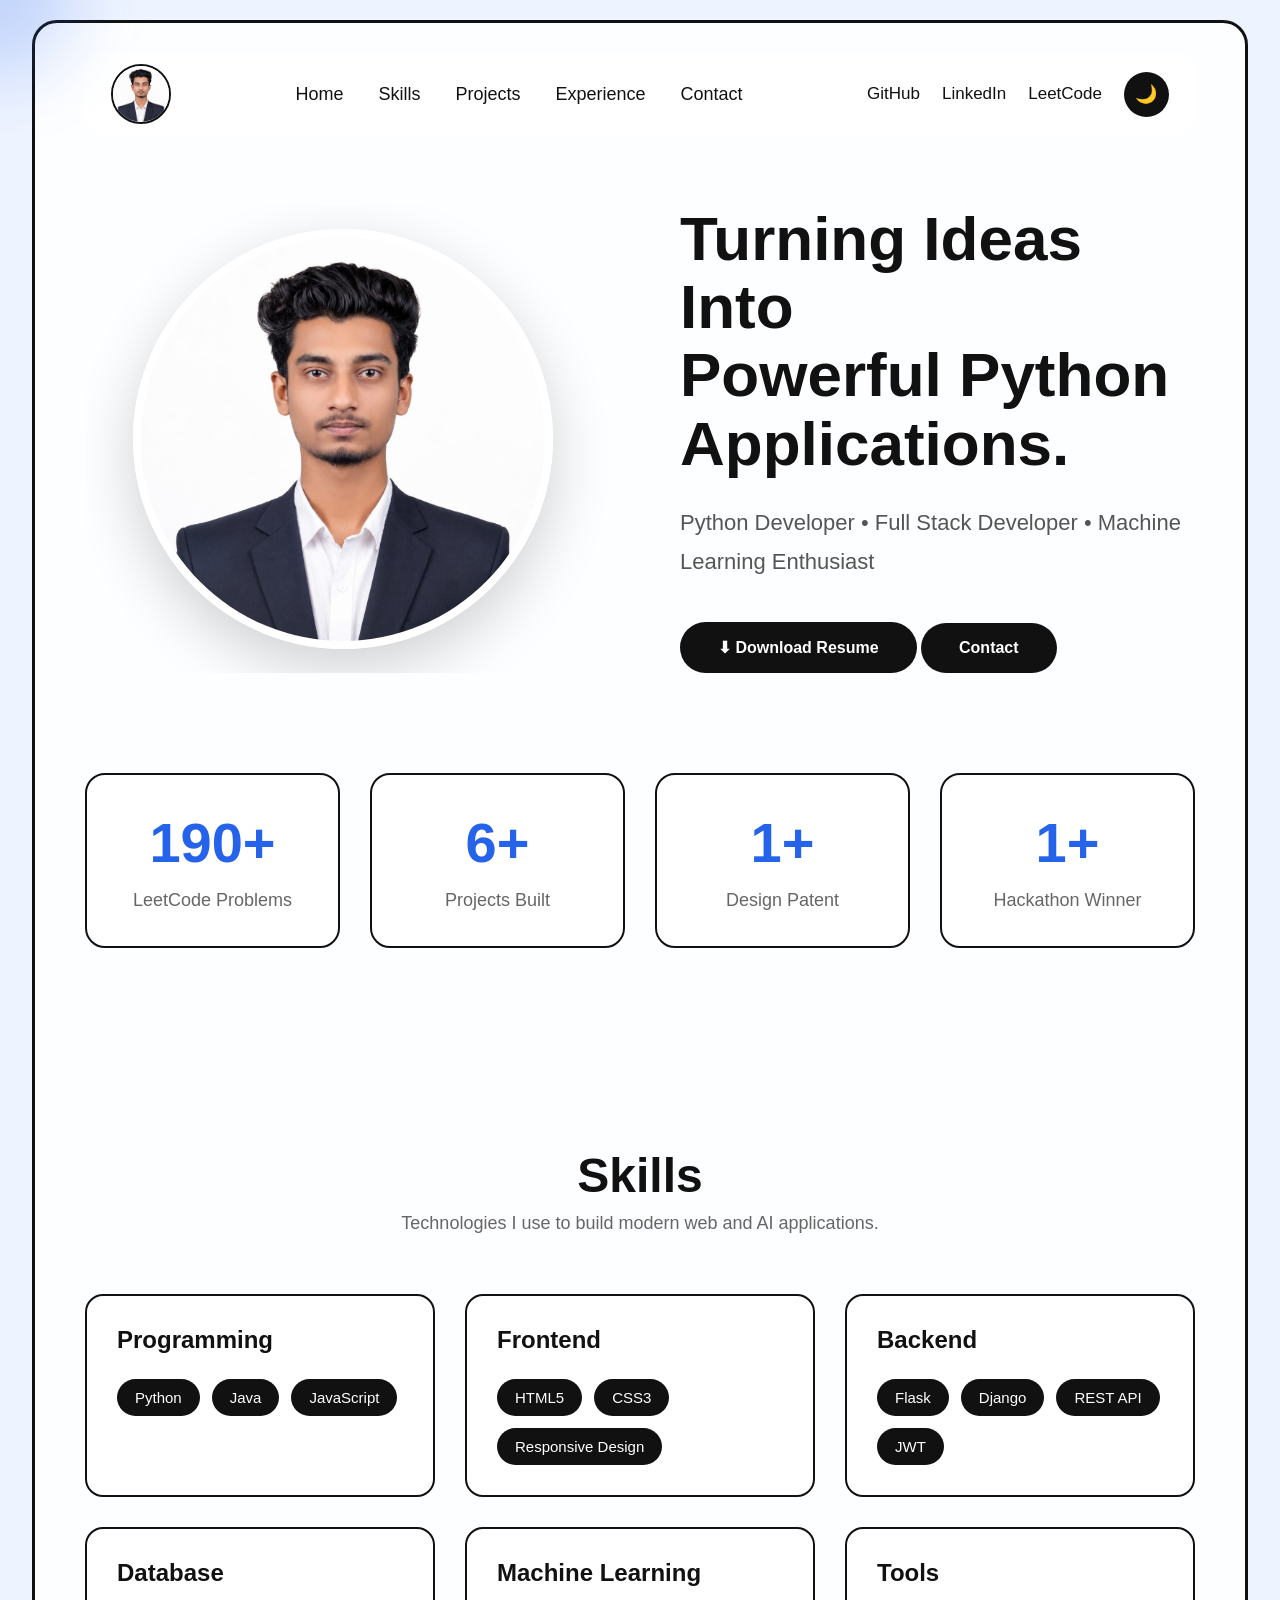
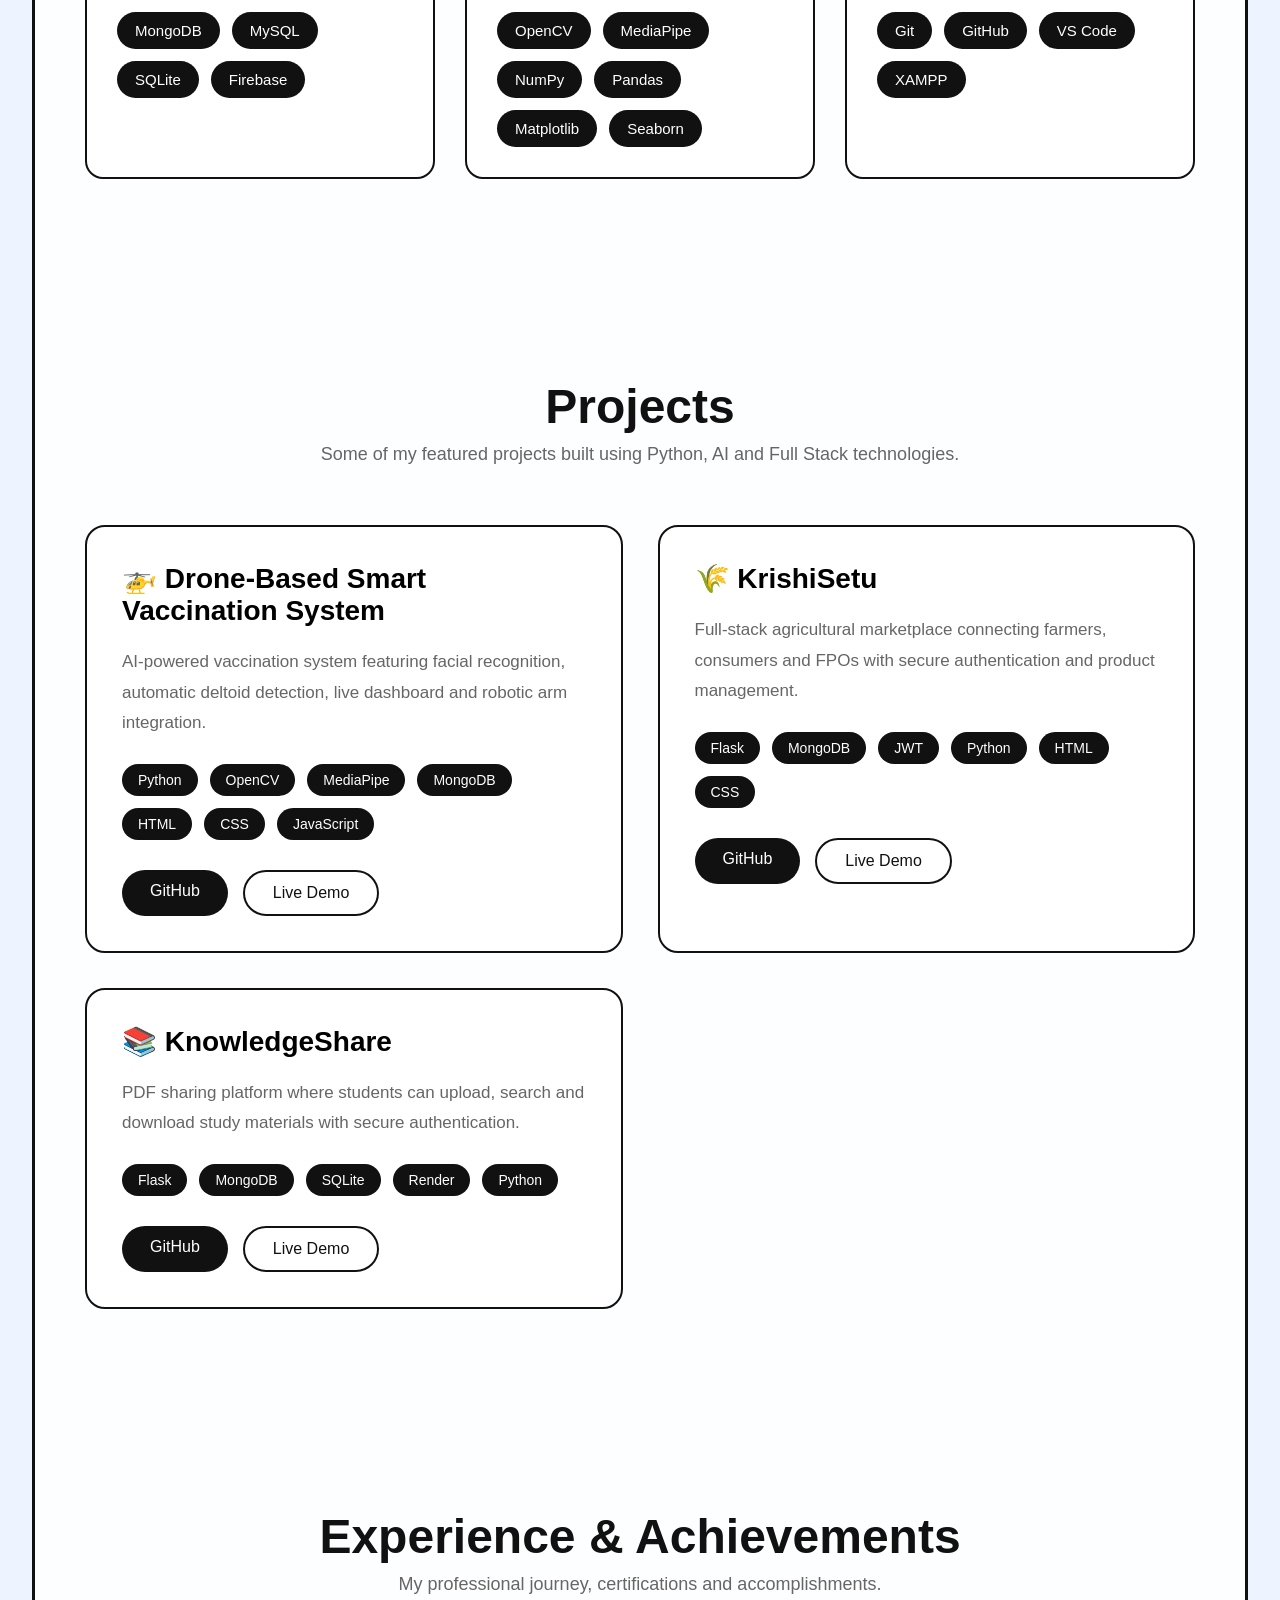
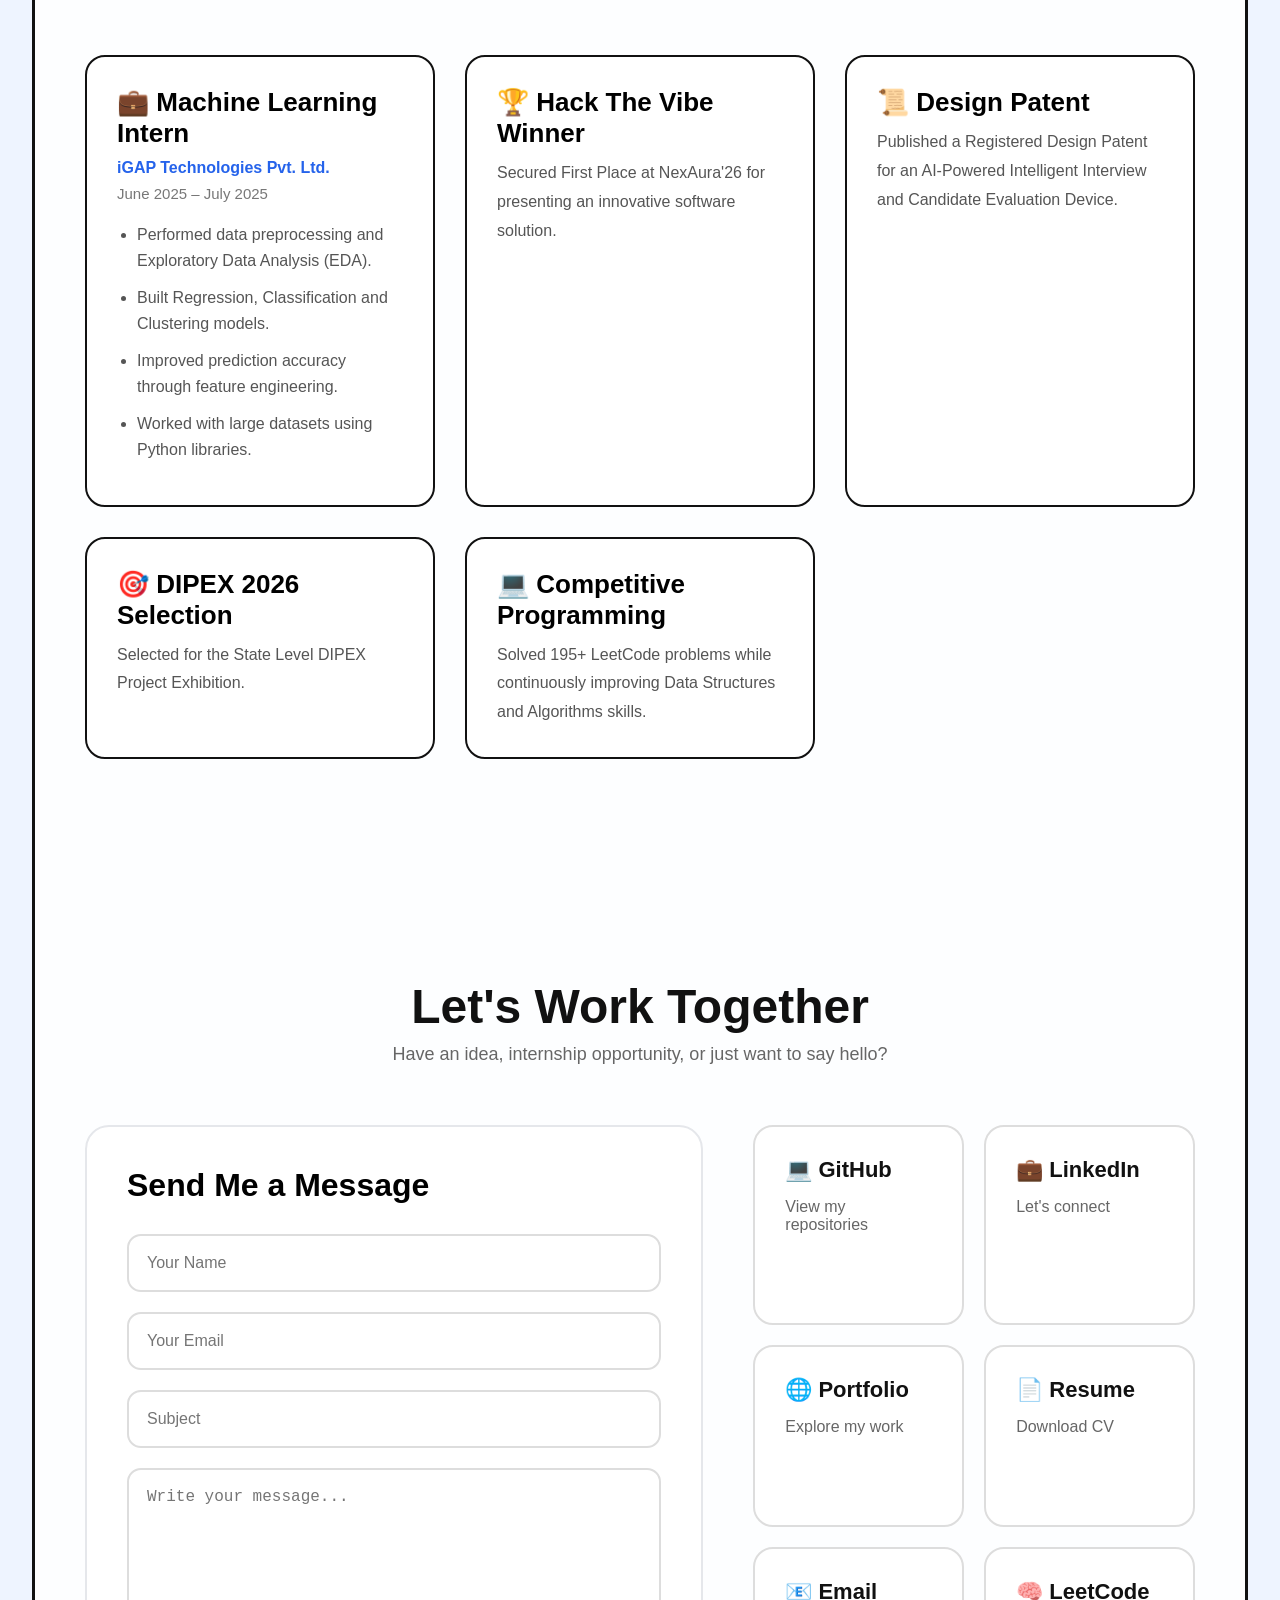
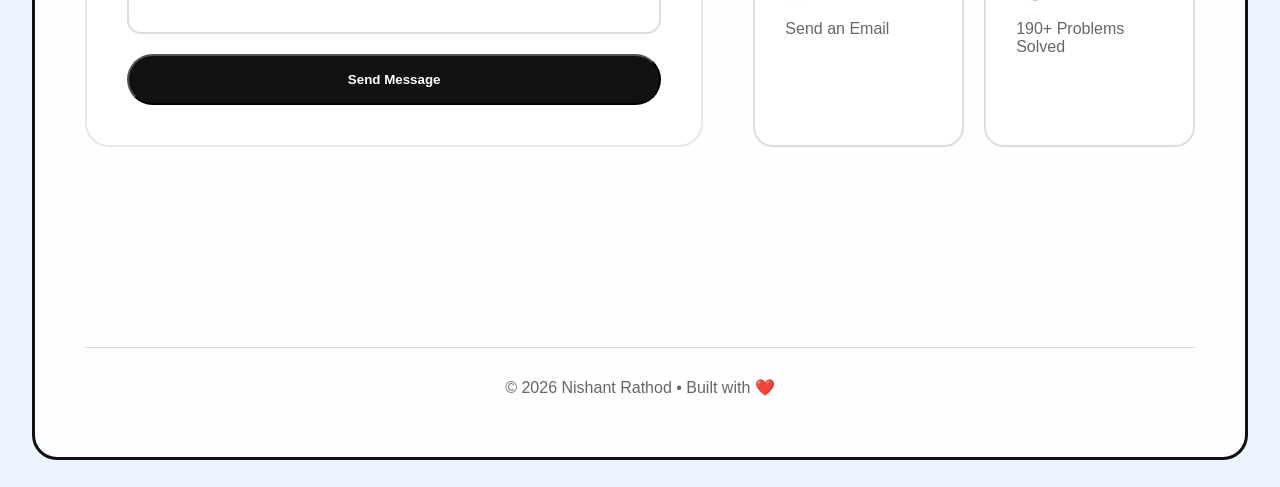
==== commit 60209a9a: "Updated Profile Photo" ====
--- a/index.html
+++ b/index.html
@@ -26,7 +26,7 @@
 
     <div class="logo">
         <a href="#home">
-            <img src="/assets/Nishant Rathod Photo.png" alt="Nishant Rathod">
+            <img src="/assets/Nishant_Rathod.jpeg" alt="Nishant Rathod">
         </a>
     </div>
 
@@ -94,7 +94,7 @@
 
                 <div class="avatar">
                     <!-- Replace with your image -->
-                    <img src="/assets/Nishant Rathod Photo.png" alt="Nishant Rathod">
+                    <img src="/assets/Nishant_Rathod.jpeg" alt="Nishant Rathod">
                 </div>
 
             </div>
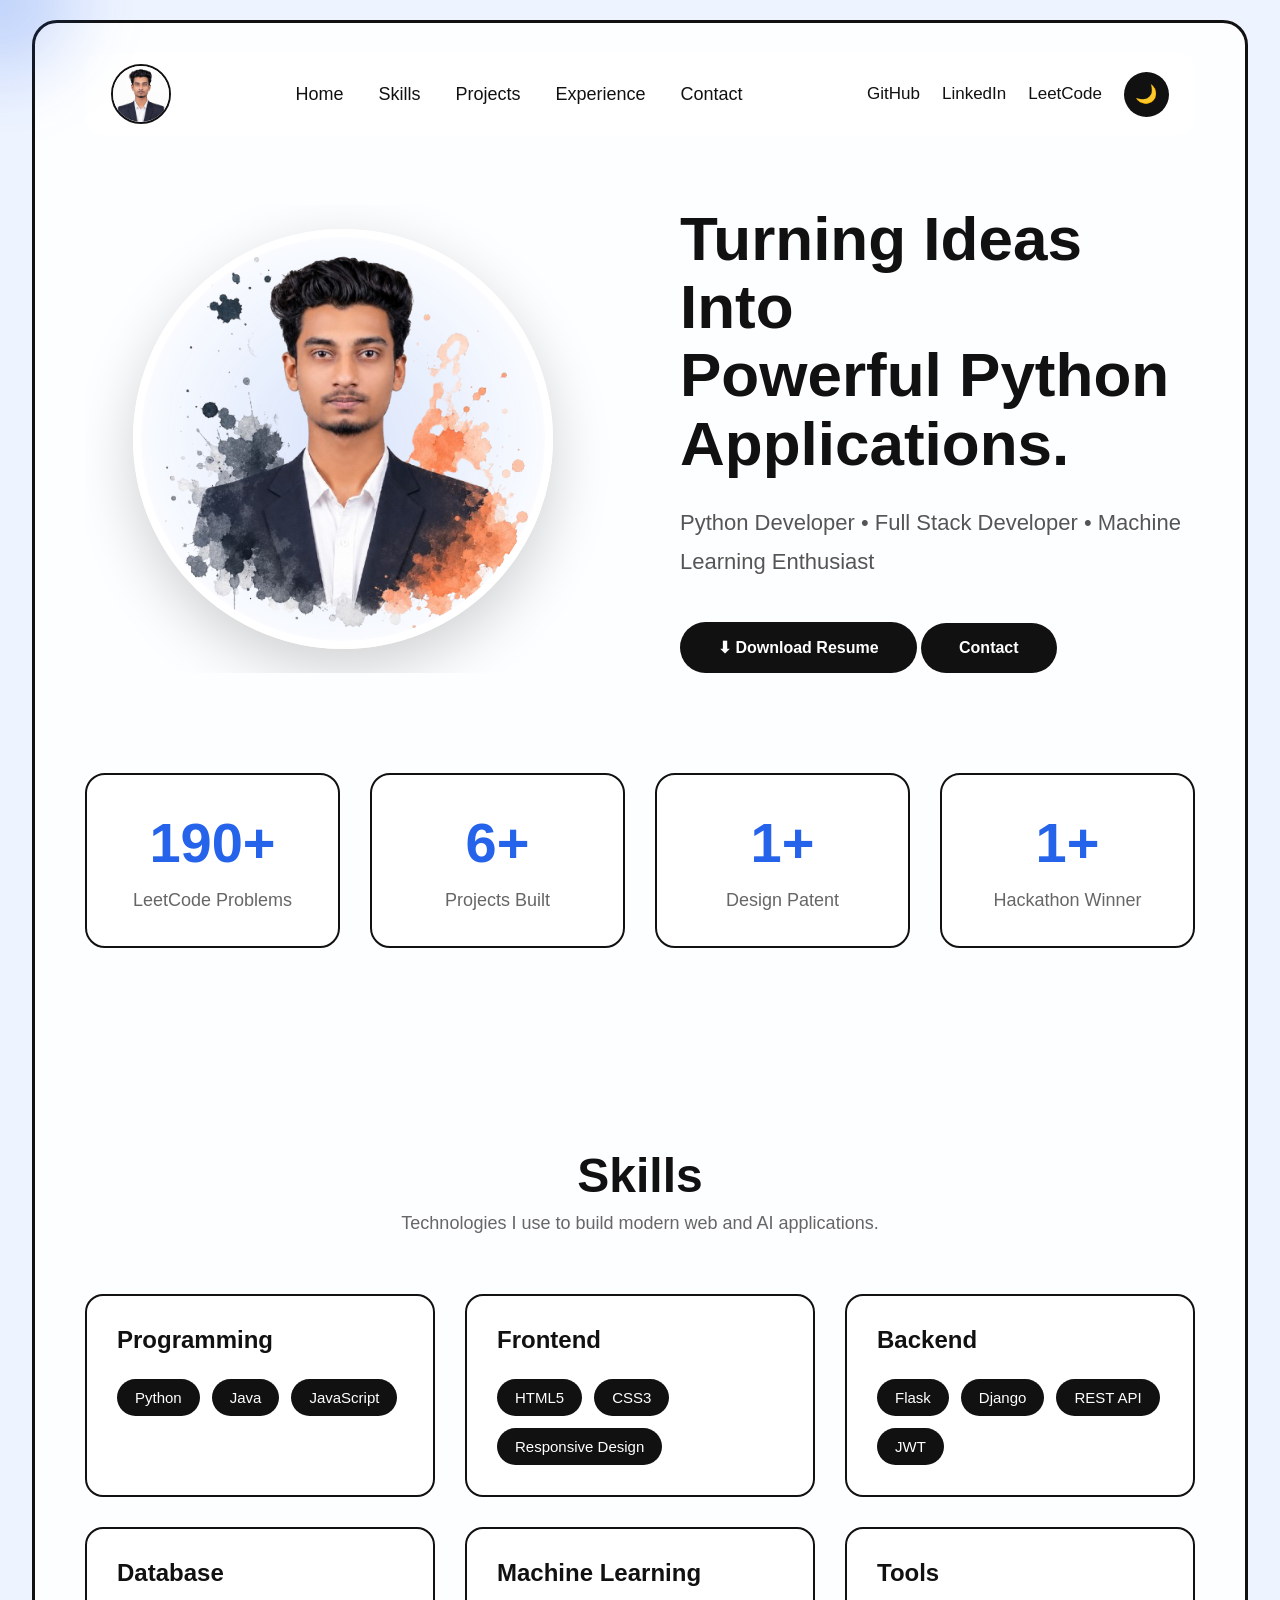
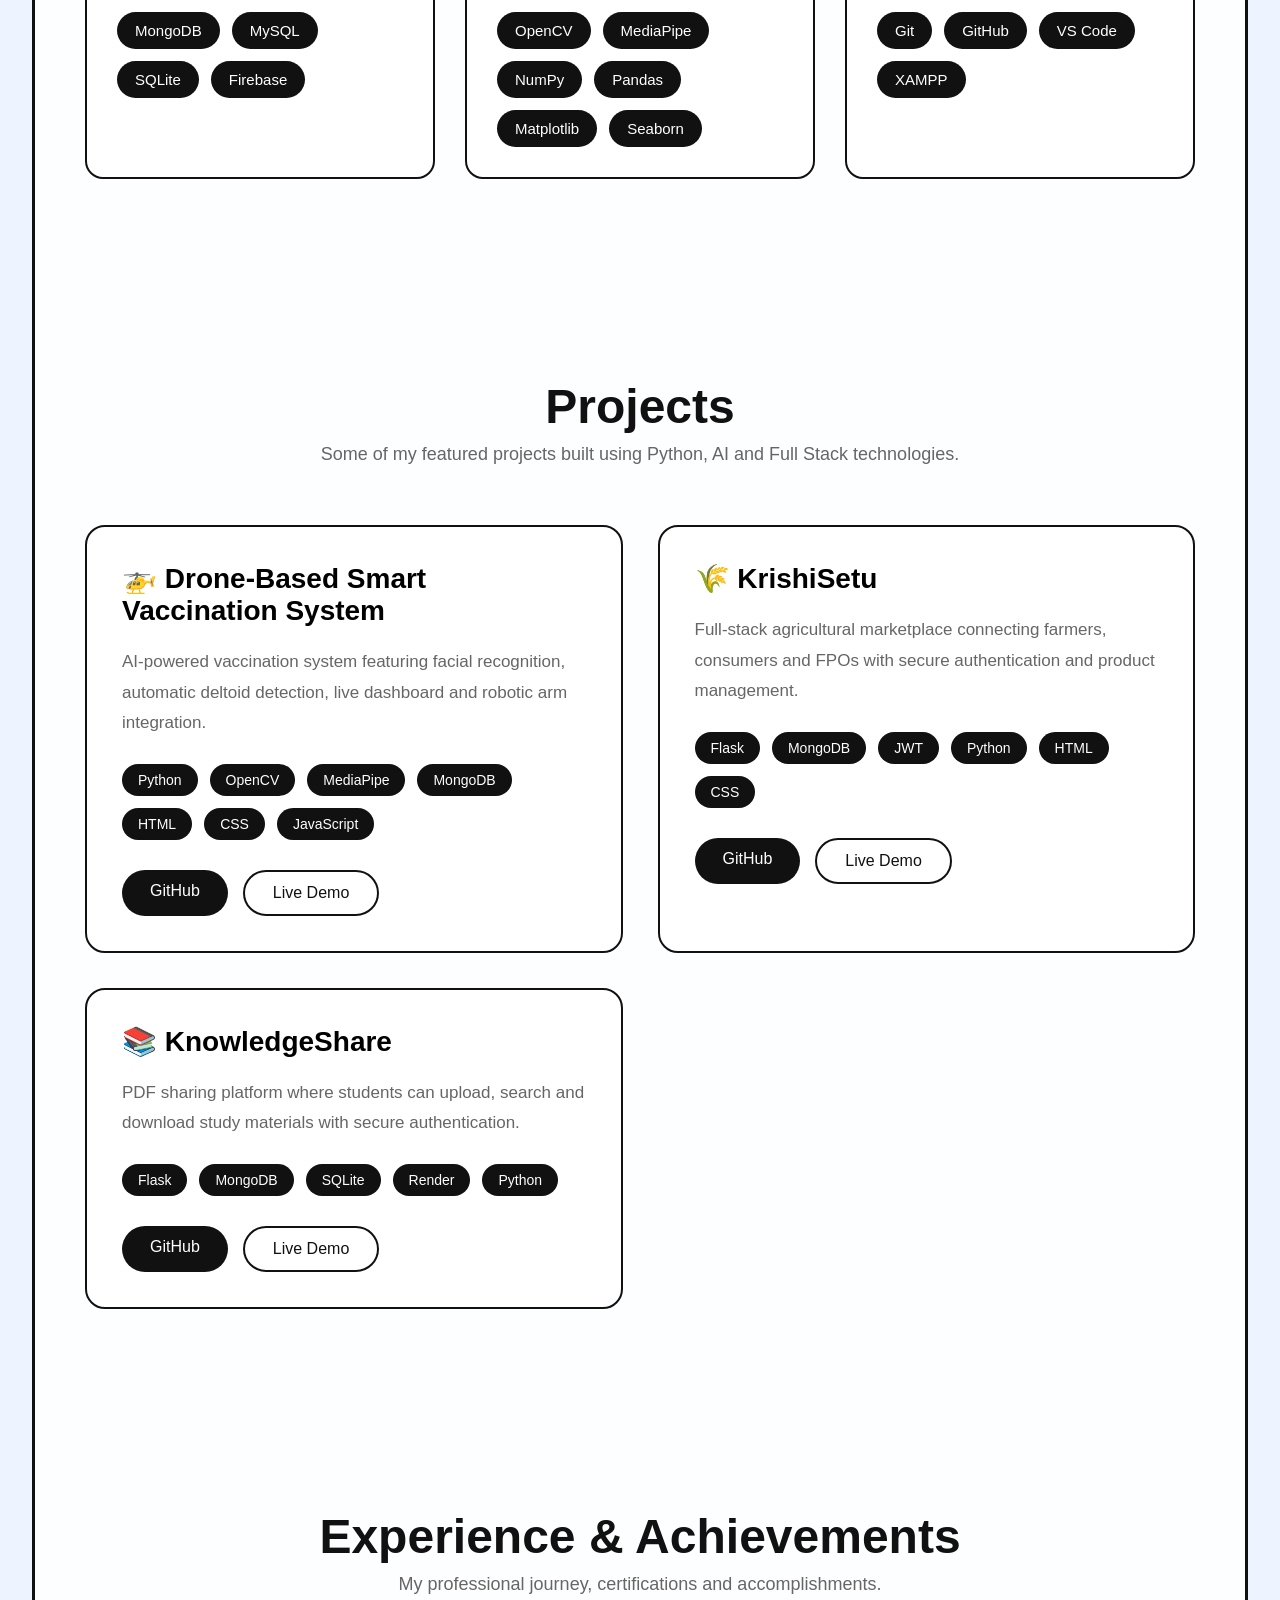
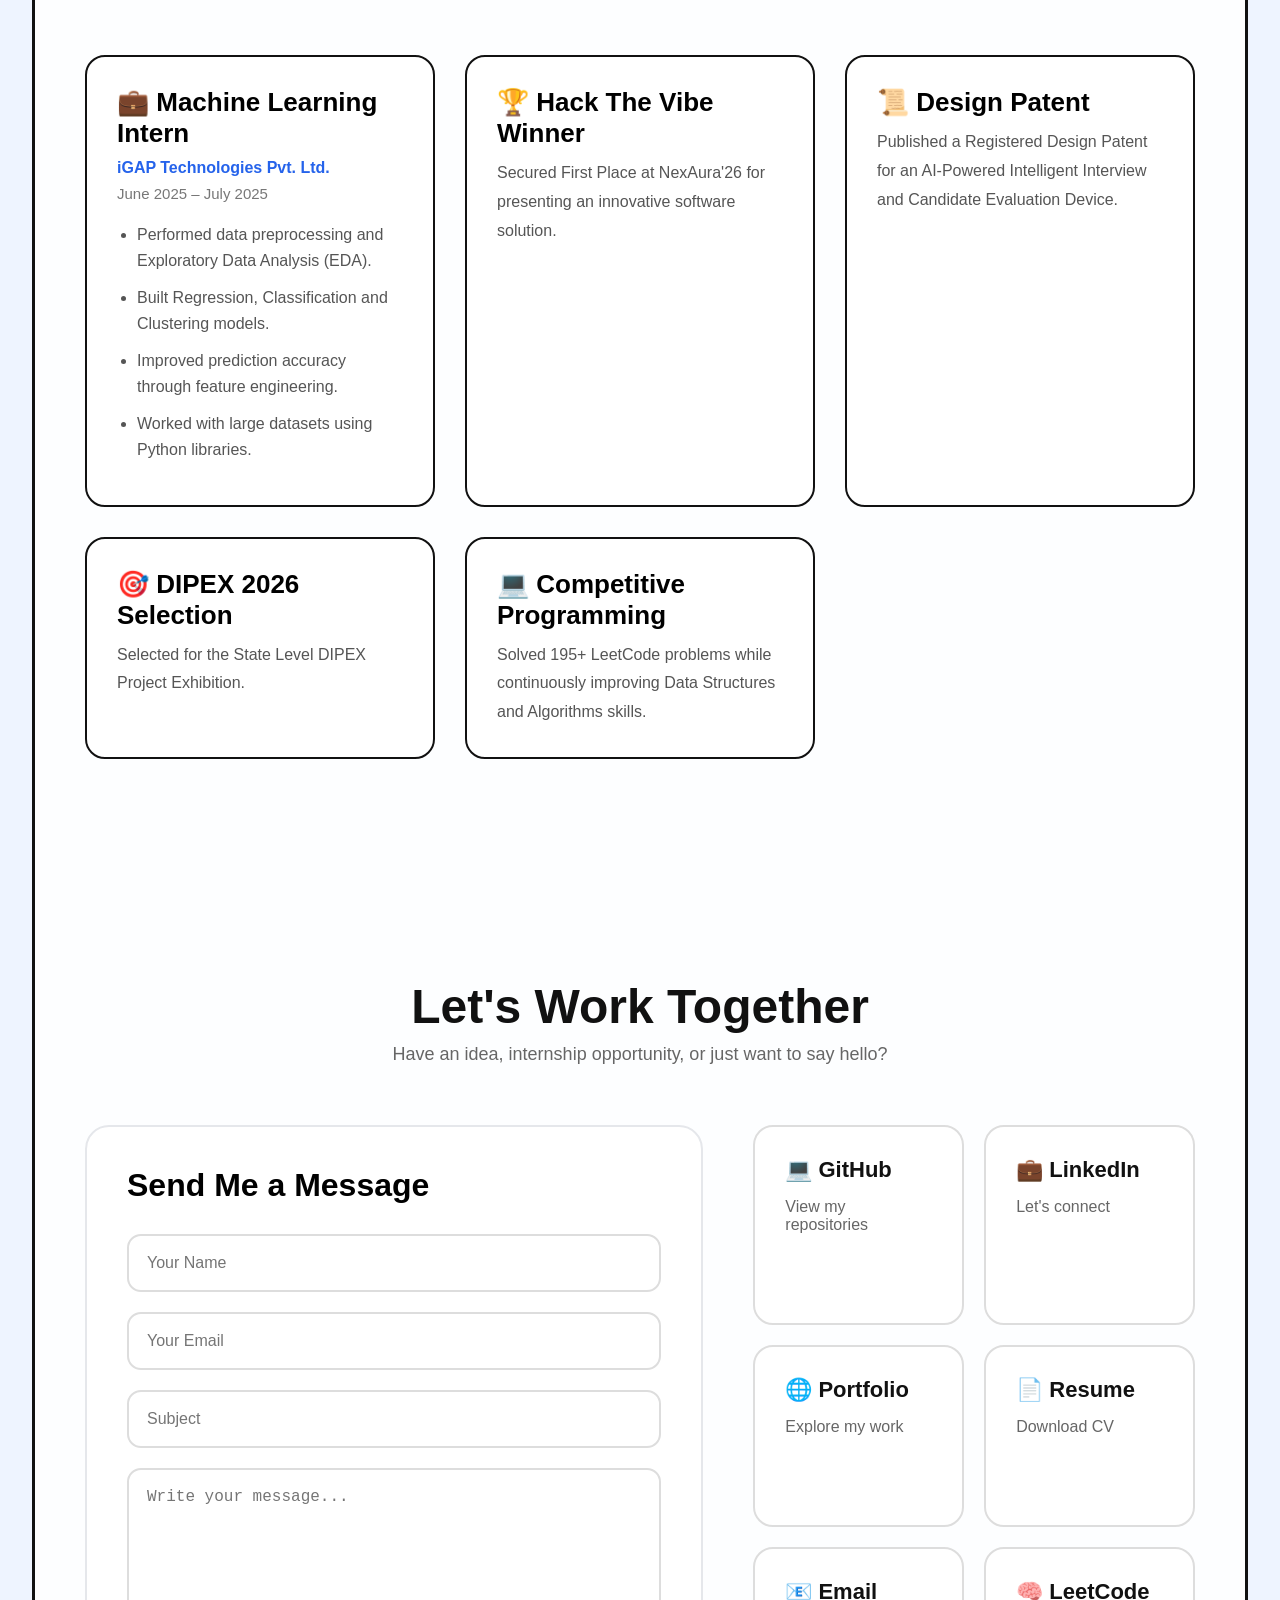
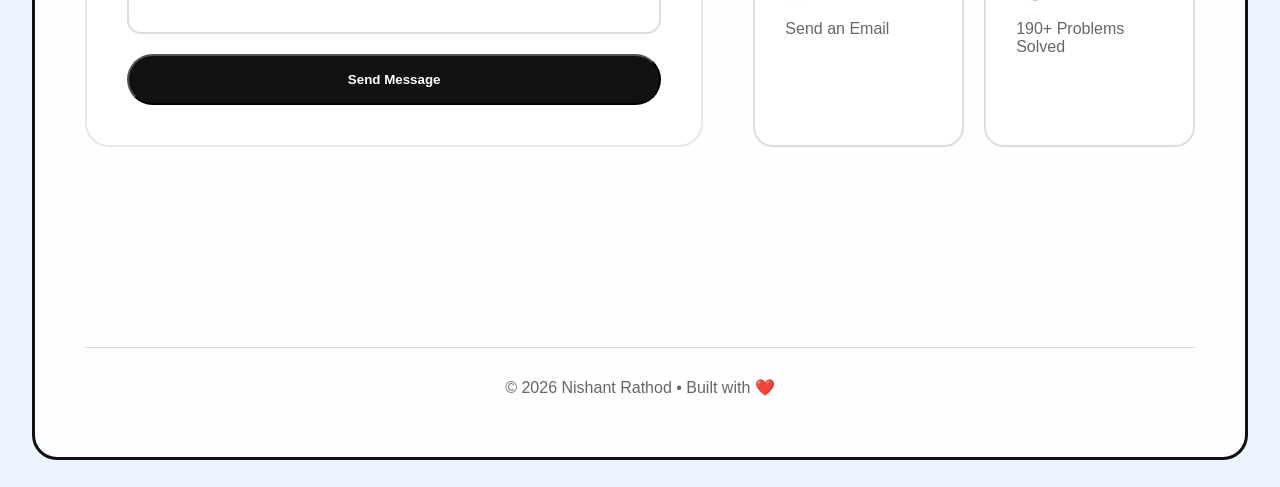
==== commit 58e6056f: "Profile Photo update" ====
--- a/index.html
+++ b/index.html
@@ -26,7 +26,7 @@
 
     <div class="logo">
         <a href="#home">
-            <img src="/assets/Nishant_Rathod.jpeg" alt="Nishant Rathod">
+            <img src="/assets/Nishant_Rathod.jpeg" alt="Nishant Rathod Img">
         </a>
     </div>
 
@@ -94,7 +94,7 @@
 
                 <div class="avatar">
                     <!-- Replace with your image -->
-                    <img src="/assets/Nishant_Rathod.jpeg" alt="Nishant Rathod">
+                    <img src="/assets/Nishant Rathod Photo.png" alt="Nishant Rathod">
                 </div>
 
             </div>
